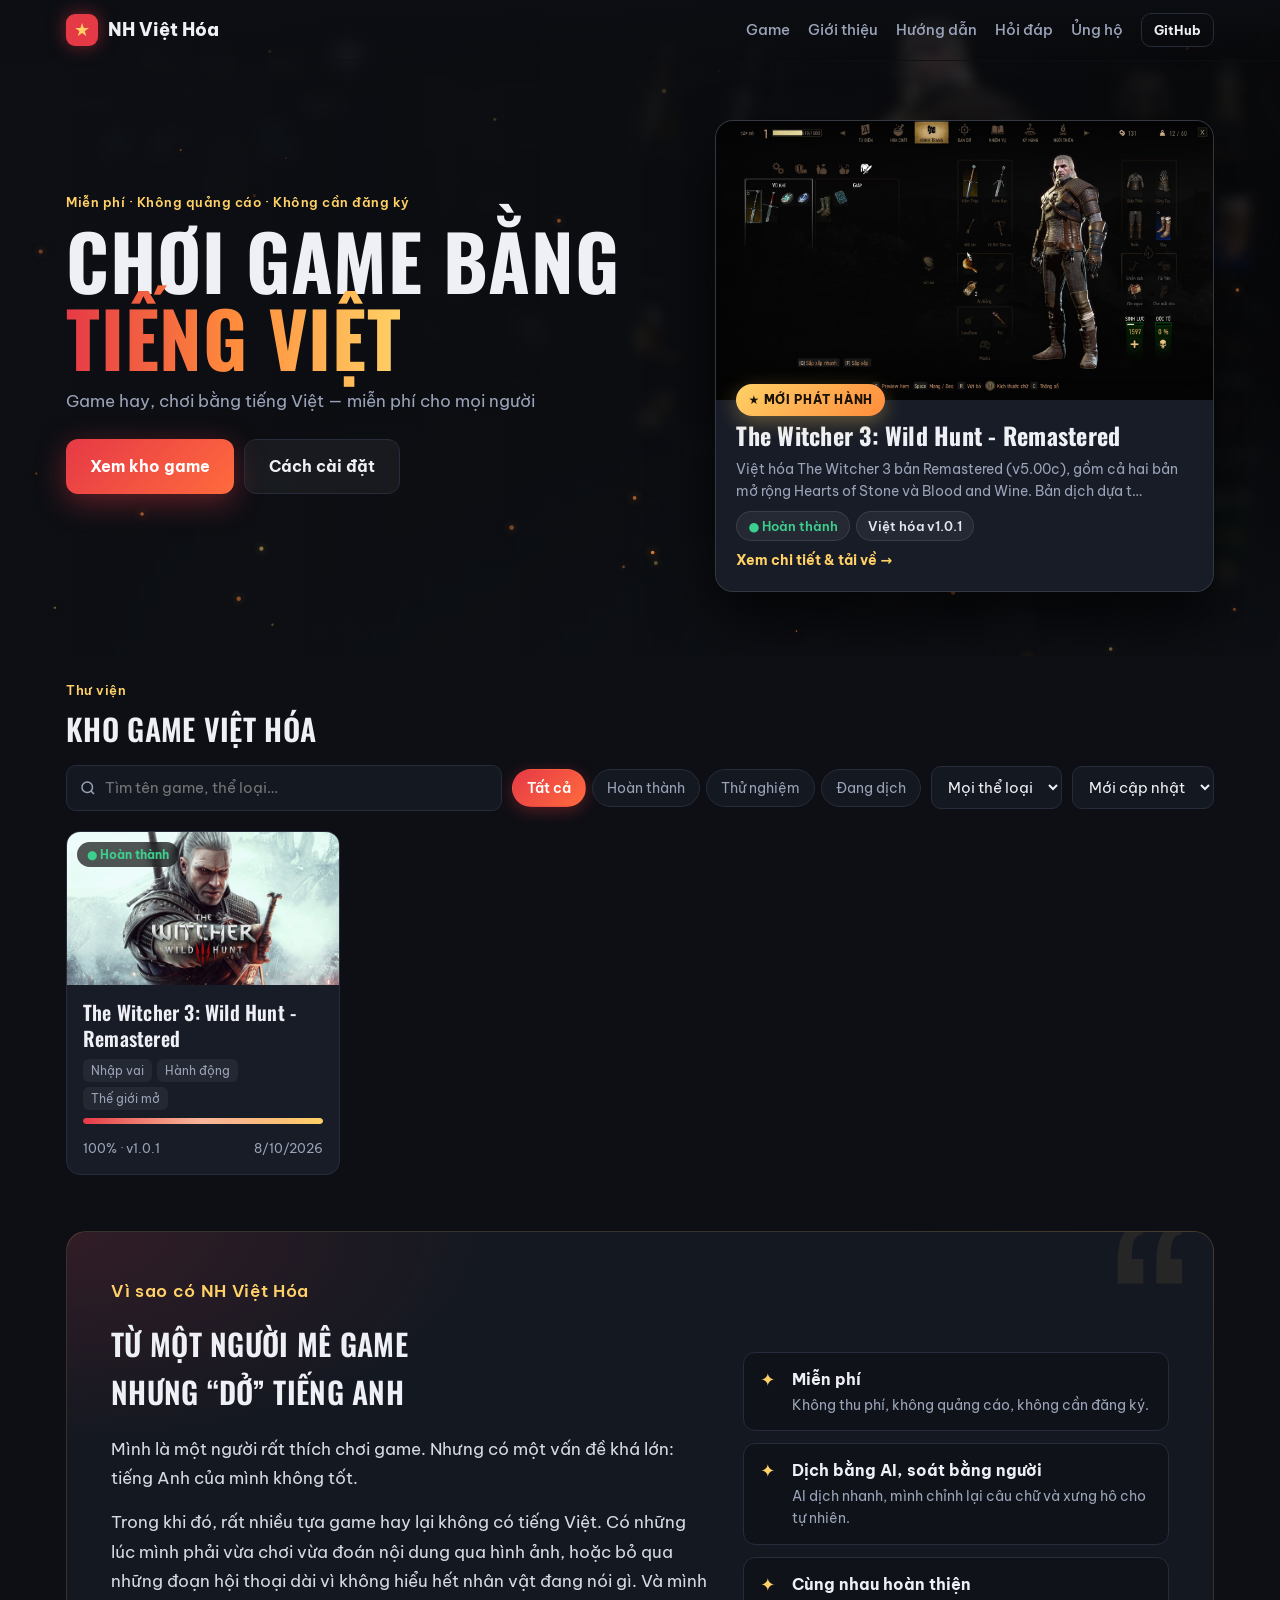
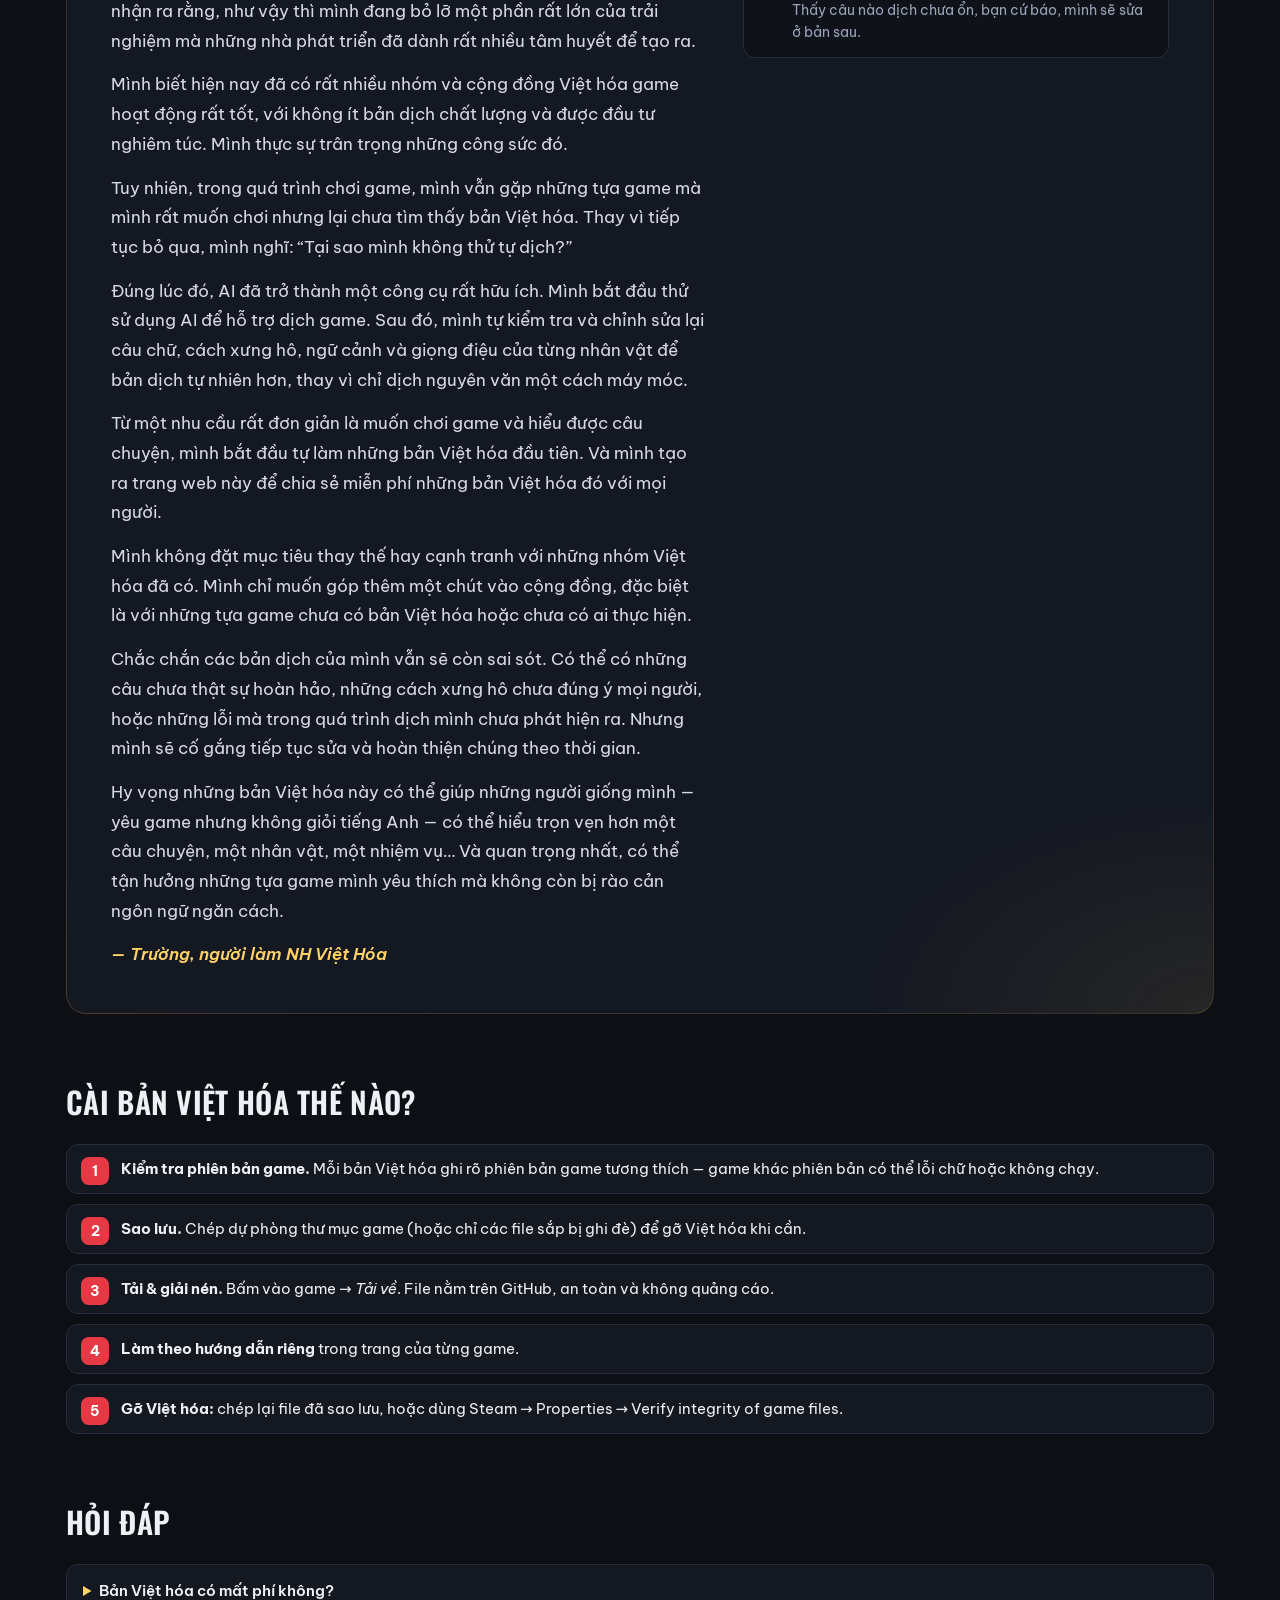
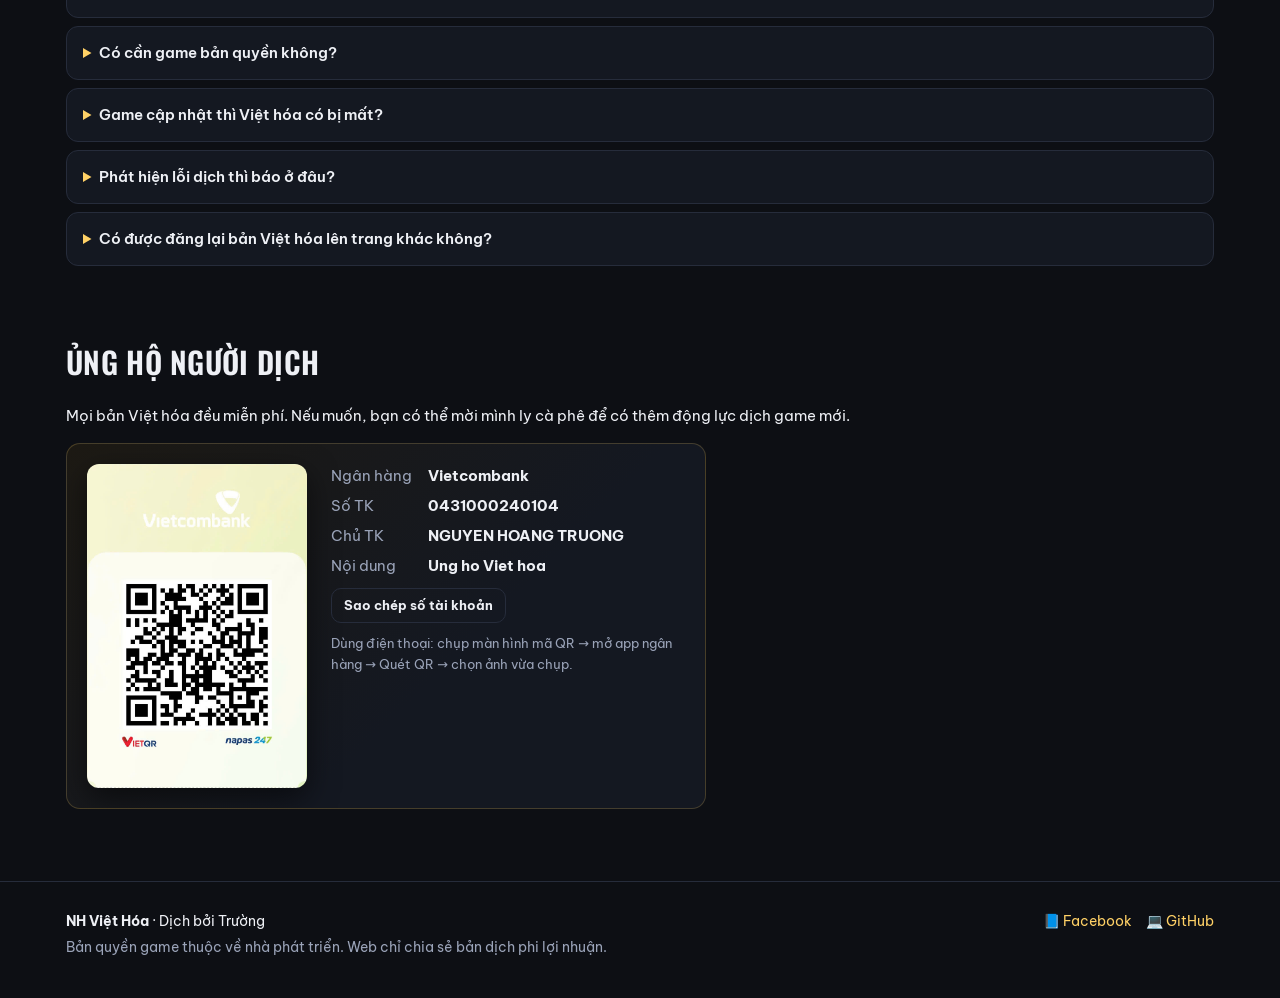
==== index.html @ 7e2fa117 "Sửa bài giới thiệu, thêm icon trước link liên hệ" ====
<!doctype html>
<html lang="vi">
<head>
  <meta charset="utf-8">
  <meta name="viewport" content="width=device-width, initial-scale=1">
  <title>NH Việt Hóa — Game Việt hóa miễn phí</title>
  <meta name="description" content="Tải miễn phí các bản Việt hóa game PC: dịch cốt truyện, giao diện, font có dấu đầy đủ, hướng dẫn cài đặt chi tiết.">
  <link rel="canonical" href="https://nguyenhoangnhviethoa.github.io/">
  <meta property="og:type" content="website">
  <meta property="og:site_name" content="NH Việt Hóa">
  <meta property="og:url" content="https://nguyenhoangnhviethoa.github.io/">
  <meta property="og:title" content="NH Việt Hóa — Game Việt hóa miễn phí">
  <meta property="og:description" content="Tải miễn phí các bản Việt hóa game PC: dịch cốt truyện, giao diện, font có dấu đầy đủ, hướng dẫn cài đặt chi tiết.">
  <meta property="og:image" content="https://nguyenhoangnhviethoa.github.io/assets/og-home.jpg">
  <meta property="og:image:width" content="1200">
  <meta property="og:image:height" content="630">
  <meta property="og:locale" content="vi_VN">
  <meta name="twitter:card" content="summary_large_image">
  <link rel="icon" href="data:image/svg+xml,%3Csvg xmlns='http://www.w3.org/2000/svg' viewBox='0 0 64 64'%3E%3Crect width='64' height='64' rx='14' fill='%23e63946'/%3E%3Cpath d='M32 12l5.9 12.1 13.3 1.9-9.6 9.4 2.3 13.2L32 42.4l-11.9 6.2 2.3-13.2-9.6-9.4 13.3-1.9z' fill='%23ffd166'/%3E%3C/svg%3E">
  <link rel="preconnect" href="https://fonts.googleapis.com">
  <link rel="preconnect" href="https://fonts.gstatic.com" crossorigin>
  <link href="https://fonts.googleapis.com/css2?family=Be+Vietnam+Pro:wght@400;500;600;700;800&family=Oswald:wght@500;600;700&display=swap" rel="stylesheet">
  <link rel="stylesheet" href="style.css">
</head>
<body data-page="home">
  <header class="topbar">
    <div class="wrap topbar-in">
      <a class="brand" href="#">
        <span class="logo" aria-hidden="true">★</span>
        <span class="brand-name" data-site="name">NH Việt Hóa</span>
      </a>
      <button class="nav-toggle" id="navToggle" aria-label="Mở menu" aria-expanded="false" aria-controls="nav">☰</button>
      <nav class="nav nav-menu" id="nav">
        <a href="#games">Game</a>
        <a href="#about">Giới thiệu</a>
        <a href="#guide">Hướng dẫn</a>
        <a href="#faq">Hỏi đáp</a>
        <a href="#donate" id="navDonate" hidden>Ủng hộ</a>
        <a id="navGithub" class="btn btn-ghost btn-sm js-github" target="_blank" rel="noopener" hidden>GitHub</a>
      </nav>
    </div>
  </header>

  <section class="hero">
    <div class="hero-bg" id="heroBg" aria-hidden="true"></div>
    <canvas class="embers" aria-hidden="true"></canvas>
    <div class="wrap hero-grid">
      <div class="hero-text">
        <p class="eyebrow">Miễn phí · Không quảng cáo · Không cần đăng ký</p>
        <h1>Chơi game bằng <span class="hl">tiếng Việt</span></h1>
        <p class="lead" data-site="tagline"></p>
        <div class="hero-cta">
          <a class="btn btn-lg btn-glow" href="#games">Xem kho game</a>
          <a class="btn btn-lg btn-ghost" href="#guide">Cách cài đặt</a>
        </div>
        <div class="stats" id="stats"></div>
      </div>
      <div id="featured"></div>
    </div>
  </section>

  <main class="wrap" id="games">
    <div class="sec-head">
      <p class="eyebrow">Thư viện</p>
      <h2>Kho game Việt hóa</h2>
    </div>
    <div class="sample-note" id="sampleNote" hidden>
      Đang hiển thị <b>dữ liệu mẫu</b>. Sửa file <code>games.js</code> để thay bằng game thật.
    </div>

    <div class="toolbar">
      <div class="search">
        <svg viewBox="0 0 24 24" aria-hidden="true"><circle cx="11" cy="11" r="7"/><path d="M20 20l-4-4"/></svg>
        <input id="q" type="search" placeholder="Tìm tên game, thể loại…" autocomplete="off" aria-label="Tìm game">
      </div>
      <div class="chips" id="statusChips" role="tablist"></div>
      <select id="genre" aria-label="Thể loại"></select>
      <select id="sort" aria-label="Sắp xếp">
        <option value="updated">Mới cập nhật</option>
        <option value="title">Tên A → Z</option>
        <option value="progress">Tiến độ</option>
        <option value="downloads">Lượt tải</option>
      </select>
    </div>

    <div class="grid" id="grid"></div>
    <p class="empty" id="empty" hidden>Không tìm thấy game phù hợp.</p>
  </main>

  <section class="wrap section story" id="about">
    <div class="story-card">
      <div class="story-text">
        <p class="eyebrow">Vì sao có NH Việt Hóa</p>
        <h2>Từ một người mê game nhưng “dở” tiếng Anh</h2>
        <p>Mình là một người rất thích chơi game. Nhưng có một vấn đề khá lớn: tiếng Anh của mình không tốt.</p>
        <p>Trong khi đó, rất nhiều tựa game hay lại không có tiếng Việt. Có những lúc mình phải vừa chơi vừa đoán nội dung qua hình ảnh, hoặc bỏ qua những đoạn hội thoại dài vì không hiểu hết nhân vật đang nói gì. Và mình nhận ra rằng, như vậy thì mình đang bỏ lỡ một phần rất lớn của trải nghiệm mà những nhà phát triển đã dành rất nhiều tâm huyết để tạo ra.</p>
        <p>Mình biết hiện nay đã có rất nhiều nhóm và cộng đồng Việt hóa game hoạt động rất tốt, với không ít bản dịch chất lượng và được đầu tư nghiêm túc. Mình thực sự trân trọng những công sức đó.</p>
        <p>Tuy nhiên, trong quá trình chơi game, mình vẫn gặp những tựa game mà mình rất muốn chơi nhưng lại chưa tìm thấy bản Việt hóa. Thay vì tiếp tục bỏ qua, mình nghĩ: “Tại sao mình không thử tự dịch?”</p>
        <p>Đúng lúc đó, AI đã trở thành một công cụ rất hữu ích. Mình bắt đầu thử sử dụng AI để hỗ trợ dịch game. Sau đó, mình tự kiểm tra và chỉnh sửa lại câu chữ, cách xưng hô, ngữ cảnh và giọng điệu của từng nhân vật để bản dịch tự nhiên hơn, thay vì chỉ dịch nguyên văn một cách máy móc.</p>
        <p>Từ một nhu cầu rất đơn giản là muốn chơi game và hiểu được câu chuyện, mình bắt đầu tự làm những bản Việt hóa đầu tiên. Và mình tạo ra trang web này để chia sẻ miễn phí những bản Việt hóa đó với mọi người.</p>
        <p>Mình không đặt mục tiêu thay thế hay cạnh tranh với những nhóm Việt hóa đã có. Mình chỉ muốn góp thêm một chút vào cộng đồng, đặc biệt là với những tựa game chưa có bản Việt hóa hoặc chưa có ai thực hiện.</p>
        <p>Chắc chắn các bản dịch của mình vẫn sẽ còn sai sót. Có thể có những câu chưa thật sự hoàn hảo, những cách xưng hô chưa đúng ý mọi người, hoặc những lỗi mà trong quá trình dịch mình chưa phát hiện ra. Nhưng mình sẽ cố gắng tiếp tục sửa và hoàn thiện chúng theo thời gian.</p>
        <p>Hy vọng những bản Việt hóa này có thể giúp những người giống mình — yêu game nhưng không giỏi tiếng Anh — có thể hiểu trọn vẹn hơn một câu chuyện, một nhân vật, một nhiệm vụ… Và quan trọng nhất, có thể tận hưởng những tựa game mình yêu thích mà không còn bị rào cản ngôn ngữ ngăn cách.</p>
        <p class="story-sign">— <span data-site="author">Trường</span>, người làm NH Việt Hóa</p>
      </div>
      <ul class="story-points">
        <li><b>Miễn phí</b><span>Không thu phí, không quảng cáo, không cần đăng ký.</span></li>
        <li><b>Dịch bằng AI, soát bằng người</b><span>AI dịch nhanh, mình chỉnh lại câu chữ và xưng hô cho tự nhiên.</span></li>
        <li><b>Cùng nhau hoàn thiện</b><span>Thấy câu nào dịch chưa ổn, bạn cứ báo, mình sẽ sửa ở bản sau.</span></li>
      </ul>
    </div>
  </section>

  <section class="wrap section" id="guide">
    <h2>Cài bản Việt hóa thế nào?</h2>
    <ol class="steps">
      <li><b>Kiểm tra phiên bản game.</b> Mỗi bản Việt hóa ghi rõ phiên bản game tương thích — game khác phiên bản có thể lỗi chữ hoặc không chạy.</li>
      <li><b>Sao lưu.</b> Chép dự phòng thư mục game (hoặc chỉ các file sắp bị ghi đè) để gỡ Việt hóa khi cần.</li>
      <li><b>Tải & giải nén.</b> Bấm vào game → <i>Tải về</i>. File nằm trên GitHub, an toàn và không quảng cáo.</li>
      <li><b>Làm theo hướng dẫn riêng</b> trong trang của từng game.</li>
      <li><b>Gỡ Việt hóa:</b> chép lại file đã sao lưu, hoặc dùng Steam → Properties → Verify integrity of game files.</li>
    </ol>
  </section>

  <section class="wrap section" id="faq">
    <h2>Hỏi đáp</h2>
    <details><summary>Bản Việt hóa có mất phí không?</summary><p>Hoàn toàn miễn phí. Nếu thấy hay, bạn có thể chia sẻ cho bạn bè hoặc ủng hộ tùy tâm.</p></details>
    <details><summary>Có cần game bản quyền không?</summary><p>Bản Việt hóa chỉ là bản dịch, không kèm game. Hãy mua game chính hãng để ủng hộ nhà phát triển.</p></details>
    <details><summary>Game cập nhật thì Việt hóa có bị mất?</summary><p>Thường có. Khi game cập nhật, hãy quay lại web xem đã có bản Việt hóa mới cho phiên bản đó chưa.</p></details>
    <details><summary>Phát hiện lỗi dịch thì báo ở đâu?</summary><p>Nhắn qua Facebook (link ở cuối trang) hoặc mở Issue trên GitHub của game đó — ghi rõ câu sai, chỗ xuất hiện, kèm ảnh chụp nếu có.</p></details>
    <details><summary>Có được đăng lại bản Việt hóa lên trang khác không?</summary><p>Vui lòng dẫn link về trang này thay vì tải lên lại, để mọi người luôn nhận được bản mới nhất.</p></details>
  </section>

  <section class="wrap section donate" id="donate" hidden>
    <h2>Ủng hộ người dịch</h2>
    <p>Mọi bản Việt hóa đều miễn phí. Nếu muốn, bạn có thể mời mình ly cà phê để có thêm động lực dịch game mới.</p>
    <div id="donateBox"></div>
  </section>

  <footer class="footer">
    <div class="wrap footer-in">
      <div>
        <b data-site="name"></b> · Dịch bởi <span data-site="author"></span>
        <p class="muted">Bản quyền game thuộc về nhà phát triển. Web chỉ chia sẻ bản dịch phi lợi nhuận.</p>
      </div>
      <div class="links" id="contactLinks"></div>
    </div>
  </footer>

  <div class="toast" id="toast" role="status"></div>

  <script src="games.js"></script>
  <script src="app.js"></script>
</body>
</html>
---- style.css ----
:root {
  --bg: #0d0f14;
  --bg-2: #141821;
  --card: #181c27;
  --line: #262c3b;
  --text: #eef0f5;
  --muted: #9aa3b8;
  --red: #e63946;
  --gold: #ffd166;
  --green: #3ccf8e;
  --blue: #5aa9ff;
  --radius: 14px;
  color-scheme: dark;
}
* { box-sizing: border-box; }
html { scroll-behavior: smooth; }
body {
  margin: 0; background: var(--bg); color: var(--text);
  font-family: "Be Vietnam Pro", system-ui, -apple-system, "Segoe UI", Roboto, sans-serif;
  font-size: 15px; line-height: 1.6;
}
a { color: var(--gold); text-decoration: none; }
a:hover { text-decoration: underline; }
code { background: #ffffff14; padding: 1px 6px; border-radius: 6px; font-size: .9em; }
.wrap { max-width: 1180px; margin: 0 auto; padding: 0 16px; }
.muted { color: var(--muted); }

/* Top bar */
.topbar { position: sticky; top: 0; z-index: 20; background: #0d0f14d9; backdrop-filter: blur(10px); border-bottom: 1px solid var(--line); }
.topbar-in { display: flex; align-items: center; justify-content: space-between; height: 60px; gap: 12px; }
.brand { display: flex; align-items: center; gap: 10px; color: var(--text); font-weight: 800; font-size: 18px; }
.brand:hover { text-decoration: none; }
.logo { display: grid; place-items: center; width: 32px; height: 32px; border-radius: 9px; background: var(--red); color: var(--gold); font-size: 18px; }
.nav { display: flex; align-items: center; gap: 18px; }
.nav a:not(.btn) { color: var(--muted); font-weight: 500; }
.nav a:not(.btn):hover { color: var(--text); text-decoration: none; }

/* Buttons */
.btn { display: inline-flex; align-items: center; justify-content: center; gap: 8px; border: 0; cursor: pointer;
  font: inherit; font-weight: 700; padding: 11px 18px; border-radius: 10px; background: var(--red); color: #fff; transition: transform .1s, filter .15s; }
.btn:hover { filter: brightness(1.1); text-decoration: none; }
.btn:active { transform: translateY(1px); }
.btn-ghost { background: transparent; color: var(--text); border: 1px solid var(--line); }
.btn-sm { padding: 6px 12px; font-size: 13px; }
.btn[aria-disabled="true"] { opacity: .45; pointer-events: none; }

/* Hero */
.hero { padding: 64px 0 36px; background:
  radial-gradient(700px 300px at 15% 0%, #e639462e, transparent 70%),
  radial-gradient(600px 300px at 90% 10%, #ffd16622, transparent 70%); }
.eyebrow { color: var(--gold); font-weight: 600; font-size: 13px; letter-spacing: .04em; margin: 0 0 8px; }
.hero h1 { font-size: clamp(32px, 6vw, 56px); line-height: 1.1; margin: 0 0 12px; font-weight: 800; }
.hl { background: linear-gradient(90deg, var(--red), var(--gold)); -webkit-background-clip: text; background-clip: text; color: transparent; }
.lead { color: var(--muted); font-size: 17px; max-width: 620px; margin: 0 0 24px; }
.stats { display: flex; flex-wrap: wrap; gap: 12px; }
.stat { background: var(--bg-2); border: 1px solid var(--line); border-radius: 12px; padding: 10px 16px; min-width: 120px; }
.stat b { display: block; font-size: 22px; }
.stat span { color: var(--muted); font-size: 13px; }

/* Toolbar */
.sample-note { margin: 8px 0 16px; padding: 10px 14px; border-radius: 10px; background: #ffd16614; border: 1px dashed #ffd16666; color: var(--gold); font-size: 14px; }
.toolbar { display: flex; flex-wrap: wrap; gap: 10px; align-items: center; margin: 12px 0 20px; }
.search { flex: 1 1 260px; display: flex; align-items: center; gap: 8px; background: var(--bg-2); border: 1px solid var(--line); border-radius: 10px; padding: 0 12px; }
.search svg { width: 18px; height: 18px; fill: none; stroke: var(--muted); stroke-width: 2; flex: none; }
.search input { flex: 1; background: none; border: 0; outline: 0; color: var(--text); font: inherit; padding: 10px 0; min-width: 0; }
.search:focus-within { border-color: var(--gold); }
select { background: var(--bg-2); color: var(--text); border: 1px solid var(--line); border-radius: 10px; padding: 10px 12px; font: inherit; }
.chips { display: flex; gap: 6px; flex-wrap: wrap; }
.chip { background: var(--bg-2); color: var(--muted); border: 1px solid var(--line); border-radius: 999px; padding: 7px 14px; font: inherit; font-size: 14px; cursor: pointer; }
.chip[aria-selected="true"] { background: var(--text); color: var(--bg); border-color: var(--text); font-weight: 600; }

/* Grid & cards */
.grid { display: grid; grid-template-columns: repeat(auto-fill, minmax(260px, 1fr)); gap: 18px; }
.card { background: var(--card); border: 1px solid var(--line); border-radius: var(--radius); overflow: hidden; cursor: pointer;
  display: flex; flex-direction: column; transition: transform .15s, border-color .15s, box-shadow .15s; text-align: left; color: inherit; font: inherit; padding: 0; }
.card:hover, .card:focus-visible { transform: translateY(-3px); border-color: #3a4256; box-shadow: 0 12px 30px #0007; outline: none; }
.cover { position: relative; aspect-ratio: 16/9; background-size: cover; background-position: center; overflow: hidden; }
.cover-art { position: absolute; inset: 0; display: flex; align-items: flex-end; padding: 14px; }
.cover-art::before { content: ""; position: absolute; inset: 0; background:
  repeating-linear-gradient(135deg, #ffffff08 0 2px, transparent 2px 14px); }
.cover-art span { position: relative; font-weight: 800; font-size: 24px; line-height: 1.1; text-shadow: 0 2px 12px #0009; }
.badge { position: absolute; top: 10px; left: 10px; font-size: 12px; font-weight: 700; padding: 3px 10px; border-radius: 999px; background: #000a; backdrop-filter: blur(4px); }
.badge.done { color: var(--green); } .badge.beta { color: var(--blue); } .badge.wip { color: var(--gold); }
.badge.sample { left: auto; right: 10px; color: var(--muted); }
.card-body { padding: 14px 16px 16px; display: flex; flex-direction: column; gap: 8px; flex: 1; }
.card-title { font-size: 17px; font-weight: 700; margin: 0; line-height: 1.3; }
.card-sub { color: var(--muted); font-size: 13px; margin-top: -6px; }
.tags { display: flex; flex-wrap: wrap; gap: 5px; }
.tag { font-size: 12px; color: var(--muted); background: #ffffff0d; padding: 2px 8px; border-radius: 6px; }
.meta { display: flex; justify-content: space-between; color: var(--muted); font-size: 12.5px; margin-top: auto; padding-top: 6px; }
.bar { height: 6px; background: #ffffff12; border-radius: 99px; overflow: hidden; }
.bar i { display: block; height: 100%; background: linear-gradient(90deg, var(--red), var(--gold)); border-radius: 99px; }
.empty { text-align: center; color: var(--muted); padding: 40px 0; }

/* Sections */
.section { padding: 56px 16px 8px; }
.section h2 { font-size: 26px; margin: 0 0 18px; }
.steps { counter-reset: s; list-style: none; padding: 0; display: grid; gap: 10px; margin: 0; }
.steps li { counter-increment: s; position: relative; padding: 12px 14px 12px 54px; background: var(--bg-2); border: 1px solid var(--line); border-radius: 12px; }
.steps li::before { content: counter(s); position: absolute; left: 14px; top: 12px; width: 28px; height: 28px; border-radius: 8px; background: var(--red); color: #fff; font-weight: 700; display: grid; place-items: center; font-size: 14px; }
details { background: var(--bg-2); border: 1px solid var(--line); border-radius: 12px; padding: 0 16px; margin-bottom: 8px; }
summary { cursor: pointer; padding: 14px 0; font-weight: 600; }
details p { margin: 0 0 14px; color: var(--muted); }
.donate-box { display: inline-grid; grid-template-columns: auto auto; gap: 6px 18px; background: var(--bg-2); border: 1px solid var(--line); border-radius: 12px; padding: 16px 20px; }
.donate-box span { color: var(--muted); }

.footer { margin-top: 64px; border-top: 1px solid var(--line); padding: 28px 0 40px; font-size: 14px; }
.footer-in { display: flex; justify-content: space-between; gap: 20px; flex-wrap: wrap; }
.footer p { margin: 4px 0 0; }
.links { display: flex; gap: 14px; flex-wrap: wrap; align-items: flex-start; }

/* Modal */
dialog { width: min(860px, calc(100% - 24px)); max-height: calc(100% - 24px); padding: 0; border: 1px solid var(--line); border-radius: 18px; background: var(--bg-2); color: var(--text); }
dialog::backdrop { background: #000b; backdrop-filter: blur(3px); }
.m-inner { overflow: auto; max-height: calc(100vh - 24px); }
.m-cover { aspect-ratio: 21/8; position: relative; background-size: cover; background-position: center; }
.m-cover::after { content: ""; position: absolute; inset: 0; background: linear-gradient(transparent 30%, var(--bg-2)); }
.m-close { position: absolute; top: 12px; right: 12px; z-index: 2; width: 38px; height: 38px; border-radius: 50%; border: 0; background: #000a; color: #fff; font-size: 20px; cursor: pointer; }
.m-head { padding: 0 24px; margin-top: -40px; position: relative; z-index: 1; }
.m-head h2 { margin: 0; font-size: 28px; line-height: 1.2; }
.m-head .sub { color: var(--muted); }
.m-content { padding: 16px 24px 28px; display: grid; grid-template-columns: 1fr 260px; gap: 24px; }
.m-content h3 { font-size: 16px; margin: 20px 0 8px; }
.m-content h3:first-child { margin-top: 0; }
.info { background: var(--card); border: 1px solid var(--line); border-radius: 12px; padding: 14px; font-size: 14px; display: grid; gap: 8px; align-self: start; }
.info > div:not(.dl):not(.bar) { display: flex; justify-content: space-between; gap: 10px; }
.info span { color: var(--muted); }
.info b { text-align: right; font-weight: 600; }
.dl { display: grid; gap: 8px; margin-top: 4px; }
.dl .btn { width: 100%; }
.dl small { color: var(--muted); text-align: center; }
ul.feat { padding-left: 18px; margin: 0; }
ol.inst { padding-left: 20px; margin: 0; }
ol.inst li, ul.feat li { margin-bottom: 4px; }
.log { border-left: 2px solid var(--line); padding-left: 14px; display: grid; gap: 8px; }
.log b { color: var(--gold); }
.shots { display: grid; grid-template-columns: repeat(auto-fill, minmax(180px, 1fr)); gap: 8px; }
.shots img { width: 100%; border-radius: 8px; display: block; }

.toast { position: fixed; left: 50%; bottom: 24px; transform: translate(-50%, 40px); opacity: 0; background: var(--text); color: var(--bg); padding: 10px 16px; border-radius: 10px; font-weight: 600; transition: .25s; z-index: 100; pointer-events: none; }
.toast.show { opacity: 1; transform: translate(-50%, 0); }

/* Nút mở menu trên điện thoại (ẩn trên máy tính) */
.nav-toggle { display: none; border: 1px solid var(--line); background: var(--bg-2); color: var(--text); width: 40px; height: 40px; border-radius: 10px; font-size: 20px; line-height: 1; cursor: pointer; }
@media (max-width: 720px) {
  .nav-toggle { display: grid; place-items: center; }
  .nav-menu { position: absolute; top: 60px; left: 0; right: 0; flex-direction: column; align-items: stretch; gap: 0; padding: 8px 12px 12px;
    background: #0d0f14f5; border-bottom: 1px solid var(--line); backdrop-filter: blur(10px); display: none; }
  .nav-menu.open { display: flex; }
  .nav-menu a:not(.btn) { display: block; padding: 12px 8px; border-bottom: 1px solid var(--line); font-size: 16px; }
  .nav-menu a:not(.btn)::after { display: none; }
  .nav-menu .btn { margin-top: 10px; justify-content: center; }
  .nav:not(.nav-menu) a:not(.btn):not(.back) { display: none; }
  .topbar-in { position: relative; }
  .hero { padding: 40px 0 24px; }
  .m-content { grid-template-columns: 1fr; padding: 12px 16px 24px; }
  .m-head { padding: 0 16px; }
  .info { order: -1; }
  .toolbar select { flex: 1; }
}

/* ===== Thẻ game là link mở tab mới ===== */
a.card, a.card:hover { text-decoration: none; color: inherit; }

/* ===== Trang chi tiết game (game.html) ===== */
.nav .back { color: var(--muted); font-weight: 500; }
.g-hero { position: relative; background-size: cover; background-position: center 30%; min-height: clamp(340px, 52vh, 560px); display: flex; align-items: flex-end; }
.g-hero::before { content: ""; position: absolute; inset: 0;
  background: linear-gradient(180deg, #0d0f1433 0%, #0d0f1499 45%, var(--bg) 100%), linear-gradient(90deg, #0d0f14cc 0%, transparent 70%); }
.g-hero-in { position: relative; display: flex; align-items: flex-end; gap: 28px; padding-top: 80px; padding-bottom: 28px; width: 100%; }
.g-thumb { flex: none; width: min(320px, 32vw); border-radius: 12px; box-shadow: 0 20px 50px #000a; border: 1px solid #ffffff1f; }
.g-head { min-width: 0; display: grid; gap: 12px; }
.g-head h1 { margin: 0; font-size: clamp(28px, 4.6vw, 52px); line-height: 1.1; font-weight: 800; text-wrap: balance; text-shadow: 0 2px 20px #000c; }
.g-sub { margin: -4px 0 0; color: #d6dae4; font-size: 18px; }
.g-badges { display: flex; flex-wrap: wrap; gap: 6px; }
.pill { font-size: 12.5px; font-weight: 600; padding: 4px 11px; border-radius: 999px; background: #000000a6; color: #e3e6ee; backdrop-filter: blur(4px); border: 1px solid #ffffff1a; }
.pill.done { color: var(--green); } .pill.beta { color: var(--blue); } .pill.wip { color: var(--gold); }
.g-cta { display: flex; flex-wrap: wrap; gap: 10px; margin-top: 4px; }
.btn-lg { padding: 14px 24px; font-size: 16px; border-radius: 12px; }
.g-cta .btn-ghost { background: #00000066; backdrop-filter: blur(4px); }

.g-body { display: grid; grid-template-columns: minmax(0, 1fr) 320px; gap: 40px; padding-top: 32px; }
.g-main { min-width: 0; display: grid; grid-template-columns: minmax(0, 1fr); gap: 40px; align-content: start; }
.g-sec h2 { font-size: 22px; margin: 0 0 14px; }
.g-desc { font-size: 17px; line-height: 1.75; max-width: 72ch; margin: 0; color: #d9dce5; }
.g-feat { list-style: none; padding: 0; margin: 0; display: grid; grid-template-columns: repeat(auto-fill, minmax(min(260px, 100%), 1fr)); gap: 8px; }
.g-feat li { background: var(--bg-2); border: 1px solid var(--line); border-radius: 10px; padding: 10px 14px 10px 38px; position: relative; }
.g-feat li::before { content: "✓"; position: absolute; left: 14px; top: 10px; color: var(--green); font-weight: 800; }

.g-shots { display: grid; grid-template-columns: repeat(2, minmax(0, 1fr)); gap: 12px; }
.shot { padding: 0; border: 1px solid var(--line); border-radius: 12px; overflow: hidden; cursor: zoom-in; background: #000; display: block; }
.shot img { width: 100%; height: auto; display: block; aspect-ratio: 16 / 9; object-fit: cover; transition: transform .3s; }
.shot:hover img { transform: scale(1.02); }
.small { font-size: 13px; margin: 8px 0 0; }
.g-notes { white-space: pre-line; background: var(--bg-2); border: 1px solid var(--line); border-radius: 12px; padding: 16px; color: #d0d4de; }

.g-side { min-width: 0; }
.g-side .info { padding: 18px; gap: 10px; }
.info .row { display: flex; justify-content: space-between; gap: 10px; }
.st-done { color: var(--green); } .st-beta { color: var(--blue); } .st-wip { color: var(--gold); }
.notfound { padding: 80px 16px; display: grid; gap: 12px; justify-items: start; }

/* Xem ảnh cỡ lớn */
.lightbox { position: fixed; inset: 0; z-index: 200; background: #000000f2; }
.lb-stage { position: absolute; inset: 0; display: grid; place-items: center; padding: 56px 72px; }
.lb-stage img { max-width: 100%; max-height: 100%; object-fit: contain; border-radius: 6px; box-shadow: 0 10px 60px #000; }
.lb-btn { position: absolute; border: 0; background: #ffffff1a; color: #fff; cursor: pointer; border-radius: 50%; width: 48px; height: 48px; font-size: 28px; line-height: 1; display: grid; place-items: center; }
.lb-btn:hover { background: #ffffff33; }
.lb-close { top: 14px; right: 14px; }
.lb-prev { left: 14px; top: 50%; transform: translateY(-50%); }
.lb-next { right: 14px; top: 50%; transform: translateY(-50%); }
.lb-count { position: absolute; bottom: 16px; left: 50%; transform: translateX(-50%); color: #cfd3dc; font-size: 14px; }

@media (max-width: 900px) {
  .g-body { grid-template-columns: minmax(0, 1fr); }
  /* Trên điện thoại: khối thông tin + nút tải lên đầu, còn khối ủng hộ xuống cuối trang */
  .g-side { display: contents; }
  .g-side .info { order: -1; position: static; }
  .g-side .donate-card { order: 1; max-width: none; }
  .g-thumb { display: none; }
  .g-shots { grid-template-columns: minmax(0, 1fr); }
  .lb-stage { padding: 56px 8px; }
  .lb-prev, .lb-next { top: auto; bottom: 8px; transform: none; }
}

.g-side .dl .btn { display: block; text-align: center; overflow-wrap: anywhere; line-height: 1.4; }

[hidden] { display: none !important; }
@media (max-width: 720px) { .nav a.back { display: inline; } }

/* Ghi chú cài đặt + kiểm tra an toàn */
.notes { margin-top: 14px; display: grid; gap: 8px; color: #d0d4de; font-size: 15px; }
.notes p { margin: 0; padding-left: 14px; border-left: 2px solid var(--gold); }
.checks { margin-top: 12px; }
.checks .row { flex-wrap: wrap; }
.checks .hash { font-family: ui-monospace, Consolas, monospace; font-size: 12.5px; font-weight: 500; overflow-wrap: anywhere; user-select: all; }
.g-side .dl small { overflow-wrap: anywhere; }

/* ===== Ủng hộ / QR ===== */
.donate-card { display: flex; gap: 24px; align-items: flex-start; flex-wrap: wrap; background: var(--bg-2); border: 1px solid var(--line); border-radius: 14px; padding: 20px; max-width: 640px; }
.donate-qr { width: 220px; max-width: 100%; aspect-ratio: 1; object-fit: contain; background: #fff; padding: 10px; border-radius: 12px; flex: none; }
.donate-info { flex: 1 1 220px; min-width: 0; display: grid; gap: 10px; align-content: start; }
.donate-rows { display: grid; grid-template-columns: auto minmax(0, 1fr); gap: 6px 16px; }
.donate-rows span { color: var(--muted); }
.donate-rows b { overflow-wrap: anywhere; }
.donate-info p { margin: 0; }
.donate-info .btn { justify-self: start; }
.donate-title { font-size: 16px; }
.donate-card.compact { flex-direction: column; align-items: stretch; gap: 14px; margin-top: 16px; padding: 18px; }
.donate-card.compact .donate-qr { width: 100%; max-width: 240px; align-self: center; }
.donate-card.compact .donate-info .btn { justify-self: stretch; }
.donate-card.compact .donate-rows { font-size: 14px; }

/* =========================================================
   GIAO DIỆN SINH ĐỘNG (ghi đè các phần ở trên)
   ========================================================= */
:root { --display: "Oswald", "Be Vietnam Pro", system-ui, sans-serif; --ember: #ff8c3c; }
body { background:
  radial-gradient(900px 500px at 85% -10%, #e639461a, transparent 60%),
  radial-gradient(700px 400px at -10% 30%, #ffd1660d, transparent 60%),
  var(--bg); background-attachment: fixed; }

/* Thanh trên: trong suốt khi ở đầu trang, đặc lại khi cuộn */
.topbar { transition: background .3s, border-color .3s; }
.topbar:not(.scrolled) { background: linear-gradient(#0d0f14cc, transparent); border-bottom-color: transparent; backdrop-filter: none; }
body[data-page="home"] .topbar, body[data-page="game"] .topbar { position: fixed; left: 0; right: 0; top: 0; }
.logo { box-shadow: 0 0 18px #e6394680; animation: logoPulse 3.5s ease-in-out infinite; }
@keyframes logoPulse { 50% { box-shadow: 0 0 28px #ffd16699; } }
.nav a:not(.btn) { position: relative; }
.nav a:not(.btn)::after { content: ""; position: absolute; left: 0; right: 0; bottom: -4px; height: 2px; background: var(--gold); transform: scaleX(0); transition: transform .25s; }
.nav a:not(.btn):hover::after { transform: scaleX(1); }

/* Tiêu đề kiểu poster game */
h1, h2, .card-title, .feat h3, .g-head h1 { font-family: var(--display); letter-spacing: .01em; }
.hero h1 { font-weight: 700; text-transform: uppercase; font-size: clamp(38px, 6.4vw, 76px); line-height: 1.02; }
.section h2, .sec-head h2, .g-sec h2 { font-weight: 600; text-transform: uppercase; font-size: clamp(22px, 3vw, 30px); }

/* ---------- Hero trang chủ ---------- */
.hero { position: relative; overflow: hidden; padding: 120px 0 64px; background: none; isolation: isolate; }
.hero-bg { position: absolute; inset: -40px; background-size: cover; background-position: center; filter: blur(6px) saturate(1.2) brightness(.45); transform: scale(1.08); z-index: -2; animation: kenburns 28s ease-in-out infinite alternate; }
.hero::after { content: ""; position: absolute; inset: 0; z-index: -1; background:
  linear-gradient(90deg, var(--bg) 0%, #0d0f14d9 40%, #0d0f1466 100%), linear-gradient(transparent 60%, var(--bg)); }
@keyframes kenburns { from { transform: scale(1.08) translate(0, 0); } to { transform: scale(1.18) translate(-2%, -2%); } }
canvas.embers { position: absolute; inset: 0; width: 100%; height: 100%; pointer-events: none; z-index: 0; }
.hero-grid { position: relative; z-index: 1; display: grid; grid-template-columns: minmax(0, 1.1fr) minmax(0, .9fr); gap: 40px; align-items: center; }
.hero-text { min-width: 0; }
.hl { background: linear-gradient(90deg, var(--red), var(--ember), var(--gold), var(--ember), var(--red)); background-size: 200% auto; -webkit-background-clip: text; background-clip: text; color: transparent; animation: shine 6s linear infinite; }
@keyframes shine { to { background-position: 200% center; } }
.hero-cta { display: flex; flex-wrap: wrap; gap: 10px; margin: 0 0 26px; }
.btn-glow { background: linear-gradient(135deg, var(--red), #ff6b3d); box-shadow: 0 8px 30px #e6394666; }
.btn-glow:hover { box-shadow: 0 10px 40px #ff6b3d99; transform: translateY(-2px); }
.hero .btn-ghost { background: #ffffff0d; backdrop-filter: blur(4px); }
.stat { background: #141821b3; backdrop-filter: blur(6px); transition: transform .2s, border-color .2s; }
.stat:hover { transform: translateY(-3px); border-color: #ffd16655; }
.stat b { font-family: var(--display); font-size: 28px; color: var(--gold); font-variant-numeric: tabular-nums; }

/* Thẻ game nổi bật */
.feat { display: block; position: relative; border-radius: 18px; overflow: hidden; color: var(--text); border: 1px solid #ffffff1f; box-shadow: 0 30px 60px #000a; transform: perspective(1000px) rotateY(-6deg); transition: transform .5s, box-shadow .5s; background: var(--card); }
.feat:hover { transform: perspective(1000px) rotateY(0) translateY(-4px); text-decoration: none; box-shadow: 0 30px 70px #e6394640; }
.feat-img { aspect-ratio: 16 / 9; background-size: cover; background-position: center; transition: transform .8s; }
.feat:hover .feat-img { transform: scale(1.05); }
.feat-body { position: relative; padding: 16px 20px 20px; display: grid; gap: 8px; background: linear-gradient(#181c27f2, #181c27); }
.feat-tag { position: absolute; top: -16px; left: 20px; background: linear-gradient(135deg, var(--gold), var(--ember)); color: #1a1205; font-weight: 800; font-size: 12px; letter-spacing: .06em; text-transform: uppercase; padding: 6px 12px; border-radius: 999px; box-shadow: 0 6px 20px #ffd16655; }
.feat h3 { margin: 6px 0 0; font-size: 24px; line-height: 1.15; }
.feat p { margin: 0; color: var(--muted); font-size: 14px; }
.feat-meta { display: flex; flex-wrap: wrap; gap: 6px; }
.feat .pill { background: #ffffff0f; }
.feat-go { color: var(--gold); font-weight: 700; font-size: 14px; }
.feat:hover .feat-go { letter-spacing: .02em; }

.sec-head { margin: 24px 0 4px; }
.sec-head h2 { margin: 0; }
.sec-head .eyebrow, .section .eyebrow { margin-bottom: 4px; }

/* ---------- Thẻ game ---------- */
.card { position: relative; transition: transform .35s cubic-bezier(.2,.8,.2,1), box-shadow .35s, border-color .35s; }
.card::before { content: ""; position: absolute; inset: -1px; border-radius: inherit; padding: 1px; background: linear-gradient(135deg, var(--red), var(--gold), transparent 60%); -webkit-mask: linear-gradient(#000 0 0) content-box, linear-gradient(#000 0 0); -webkit-mask-composite: xor; mask-composite: exclude; opacity: 0; transition: opacity .35s; pointer-events: none; z-index: 2; }
.card:hover, .card:focus-visible { transform: translateY(-6px); box-shadow: 0 20px 40px #000a, 0 0 30px #e6394630; }
.card:hover::before, .card:focus-visible::before { opacity: 1; }
.cover { transition: background-size .6s; }
.card .cover::after { content: ""; position: absolute; inset: 0; background: linear-gradient(105deg, transparent 40%, #ffffff2e 50%, transparent 60%); transform: translateX(-100%); transition: transform .8s; }
.card:hover .cover::after { transform: translateX(100%); }
.card .cover { background-size: 100%; }
.card:hover .cover { background-size: 110%; }
.card-title { font-size: 20px; font-weight: 600; }
.bar i { position: relative; overflow: hidden; }
.bar i::after { content: ""; position: absolute; inset: 0; background: linear-gradient(90deg, transparent, #ffffff66, transparent); animation: barShine 2.4s infinite; }
@keyframes barShine { from { transform: translateX(-100%); } to { transform: translateX(100%); } }

.chip { transition: background .2s, color .2s, transform .15s; }
.chip:hover { transform: translateY(-1px); color: var(--text); }
.chip[aria-selected="true"] { background: linear-gradient(135deg, var(--red), #ff6b3d); color: #fff; border-color: transparent; box-shadow: 0 4px 16px #e6394655; }

/* ---------- Các mục dưới ---------- */
.steps li { transition: transform .2s, border-color .2s; }
.steps li:hover { transform: translateX(4px); border-color: #e6394655; }
details { transition: border-color .2s; }
details[open] { border-color: #ffd16644; }
details summary::marker { color: var(--gold); }

/* Hiện dần khi cuộn tới */
.reveal { opacity: 0; transform: translateY(24px); transition: opacity .7s ease, transform .7s ease; }
.reveal.in { opacity: 1; transform: none; }
.card.reveal.in:hover { transform: translateY(-6px); }

/* ---------- Trang game ---------- */
.g-hero { overflow: hidden; isolation: isolate; background: none; min-height: clamp(380px, 60vh, 620px); }
.g-hero-bg { position: absolute; inset: 0; background-size: cover; background-position: center 30%; z-index: -2; animation: kenburns 30s ease-in-out infinite alternate; }
.g-hero::before { z-index: -1; }
.g-hero-in { z-index: 1; padding-top: 110px; }
.g-head h1 { text-transform: uppercase; font-weight: 700; letter-spacing: .01em; }
.g-thumb { transition: transform .4s; }
.g-thumb:hover { transform: rotate(-1.5deg) scale(1.03); }
.g-cta .btn:not(.btn-ghost) { background: linear-gradient(135deg, var(--red), #ff6b3d); animation: ctaPulse 2.6s ease-in-out infinite; }
@keyframes ctaPulse { 0%, 100% { box-shadow: 0 8px 26px #e6394666; } 50% { box-shadow: 0 8px 40px #ff8c3caa, 0 0 0 6px #e639461f; } }
.g-feat li { transition: transform .2s, border-color .2s, background .2s; }
.g-feat li:hover { transform: translateY(-2px); border-color: #3ccf8e55; background: #3ccf8e0d; }
.shot { position: relative; transition: transform .3s, box-shadow .3s, border-color .3s; }
.shot:hover { transform: translateY(-4px); box-shadow: 0 16px 34px #000b; border-color: #ffd16666; }
.shot::after { content: "⤢"; position: absolute; right: 10px; bottom: 10px; width: 34px; height: 34px; border-radius: 50%; background: #000a; color: #fff; display: grid; place-items: center; font-size: 18px; opacity: 0; transition: opacity .25s; }
.shot:hover::after { opacity: 1; }
.lightbox { animation: lbIn .25s ease; }
.lightbox img { animation: lbZoom .3s cubic-bezier(.2,.8,.2,1); }
@keyframes lbIn { from { opacity: 0; } }
@keyframes lbZoom { from { transform: scale(.94); opacity: 0; } }
.info { box-shadow: 0 16px 40px #0006; }

/* ---------- Ủng hộ ---------- */
.donate-qr { aspect-ratio: auto; height: auto; padding: 0; background: none; box-shadow: 0 10px 30px #0008; transition: transform .3s; }
.donate-qr:hover { transform: scale(1.03); }
.donate-card { position: relative; overflow: hidden; border-color: #ffd16633; background: linear-gradient(135deg, #1d1a14, var(--bg-2) 60%); }
.donate-title { color: var(--gold); }

/* ---------- Điện thoại ---------- */
@media (max-width: 900px) {
  .hero { padding: 96px 0 40px; }
  .hero-grid { grid-template-columns: minmax(0, 1fr); }
  .feat { transform: none; }
}

@media (prefers-reduced-motion: reduce) {
  *, *::before, *::after { animation: none !important; transition: none !important; }
  .reveal { opacity: 1; transform: none; }
}

/* ===== Câu chuyện / Giới thiệu ===== */
.story-card { position: relative; display: grid; grid-template-columns: minmax(0, 1.4fr) minmax(0, 1fr); gap: 36px; align-items: start;
  padding: clamp(24px, 4vw, 44px); border-radius: 20px; border: 1px solid #ffd16626; overflow: hidden;
  background: radial-gradient(600px 300px at 0% 0%, #e6394624, transparent 70%), radial-gradient(500px 300px at 100% 100%, #ffd16614, transparent 70%), var(--bg-2); }
.story-card::before { content: "“"; position: absolute; top: -30px; right: 24px; font-family: var(--display); font-size: 220px; line-height: 1; color: #ffd16614; pointer-events: none; }
.story-text { min-width: 0; display: grid; gap: 14px; }
.story-text h2 { margin: 0 0 4px; text-wrap: balance; }
.story-text p { margin: 0; max-width: 64ch; color: #d6dae3; font-size: 16.5px; line-height: 1.8; }
.story-text .eyebrow { margin: 0; color: var(--gold); }
.story-sign { color: var(--gold) !important; font-weight: 600; font-style: italic; }
.story-points { list-style: none; margin: 0; padding: 0; display: grid; gap: 12px; position: sticky; top: 76px; }
.story-points li { display: grid; gap: 2px; padding: 14px 16px 14px 48px; position: relative; background: #0d0f1499; border: 1px solid var(--line); border-radius: 12px; transition: transform .2s, border-color .2s; }
.story-points li:hover { transform: translateX(4px); border-color: #ffd16655; }
.story-points li::before { content: "✦"; position: absolute; left: 16px; top: 13px; color: var(--gold); font-size: 18px; }
.story-points b { font-size: 15.5px; }
.story-points span { color: var(--muted); font-size: 14px; }
@media (max-width: 900px) { .story-card { grid-template-columns: minmax(0, 1fr); } }
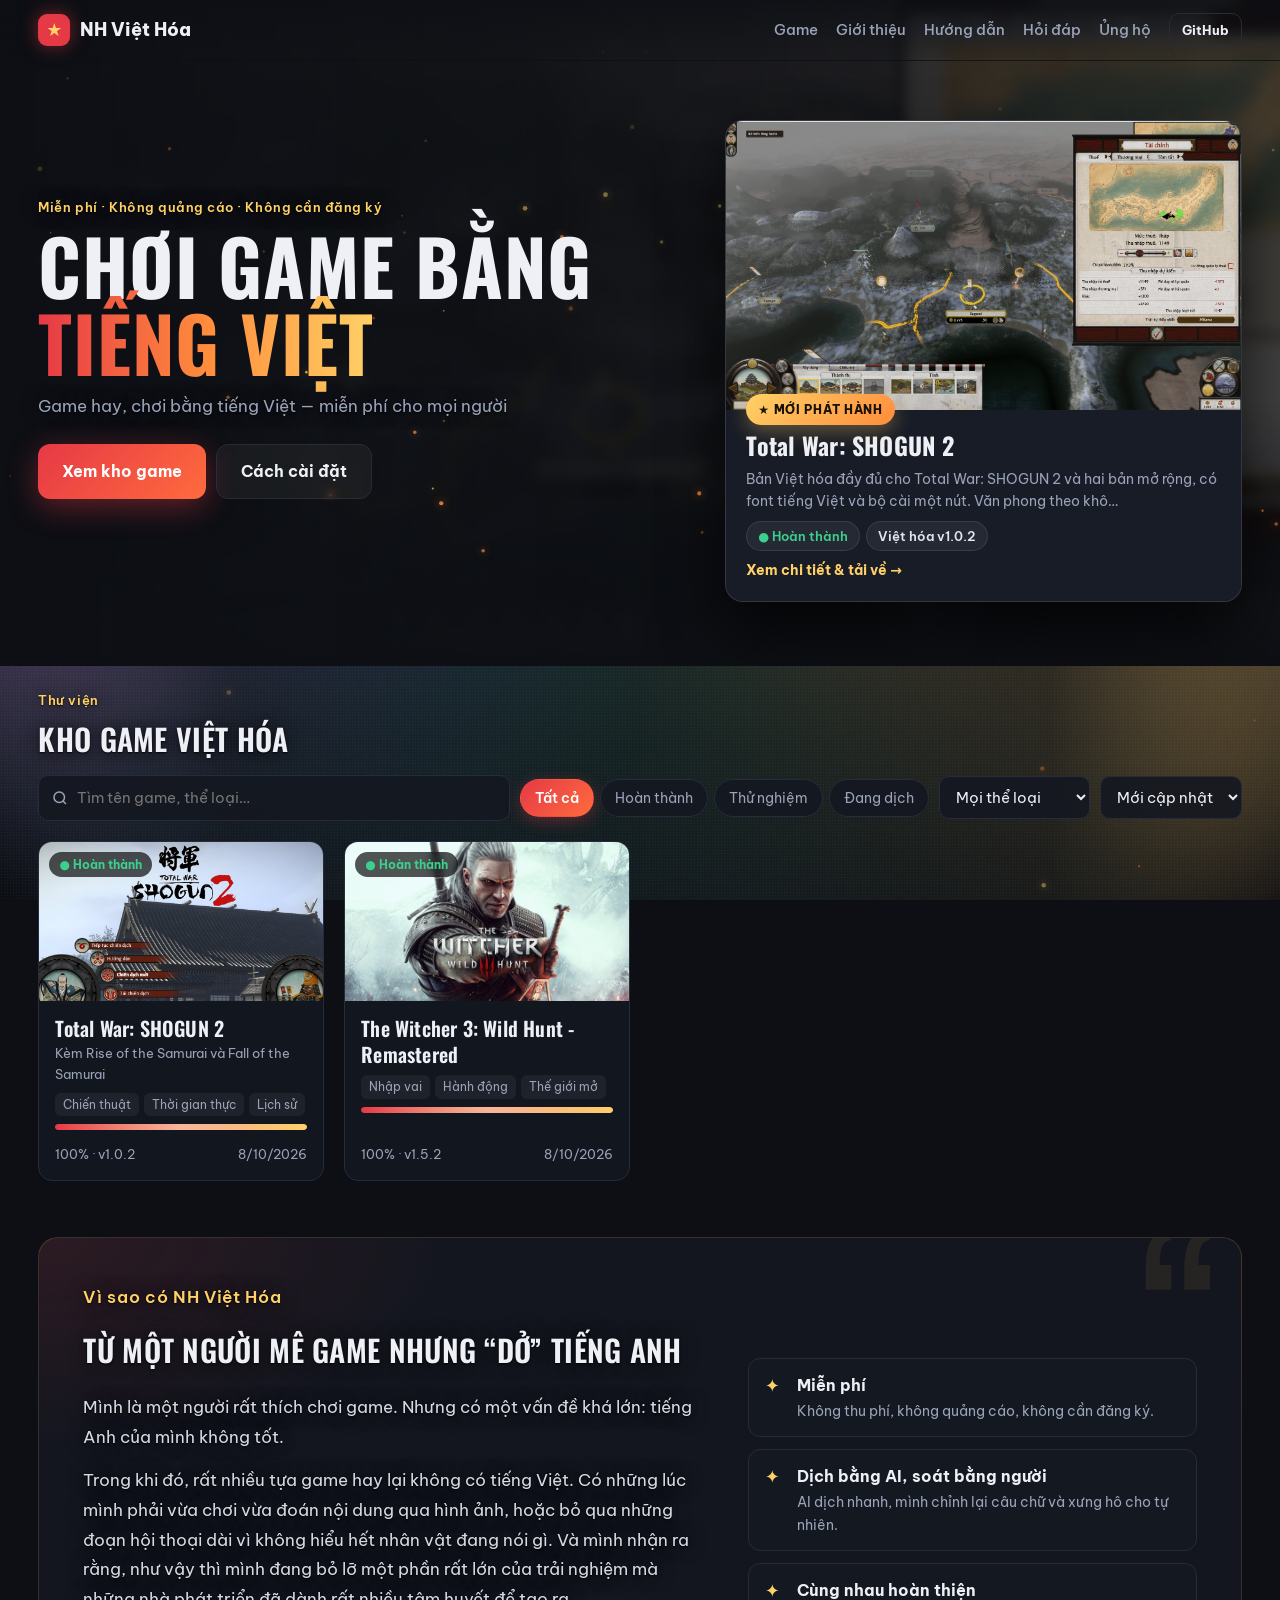
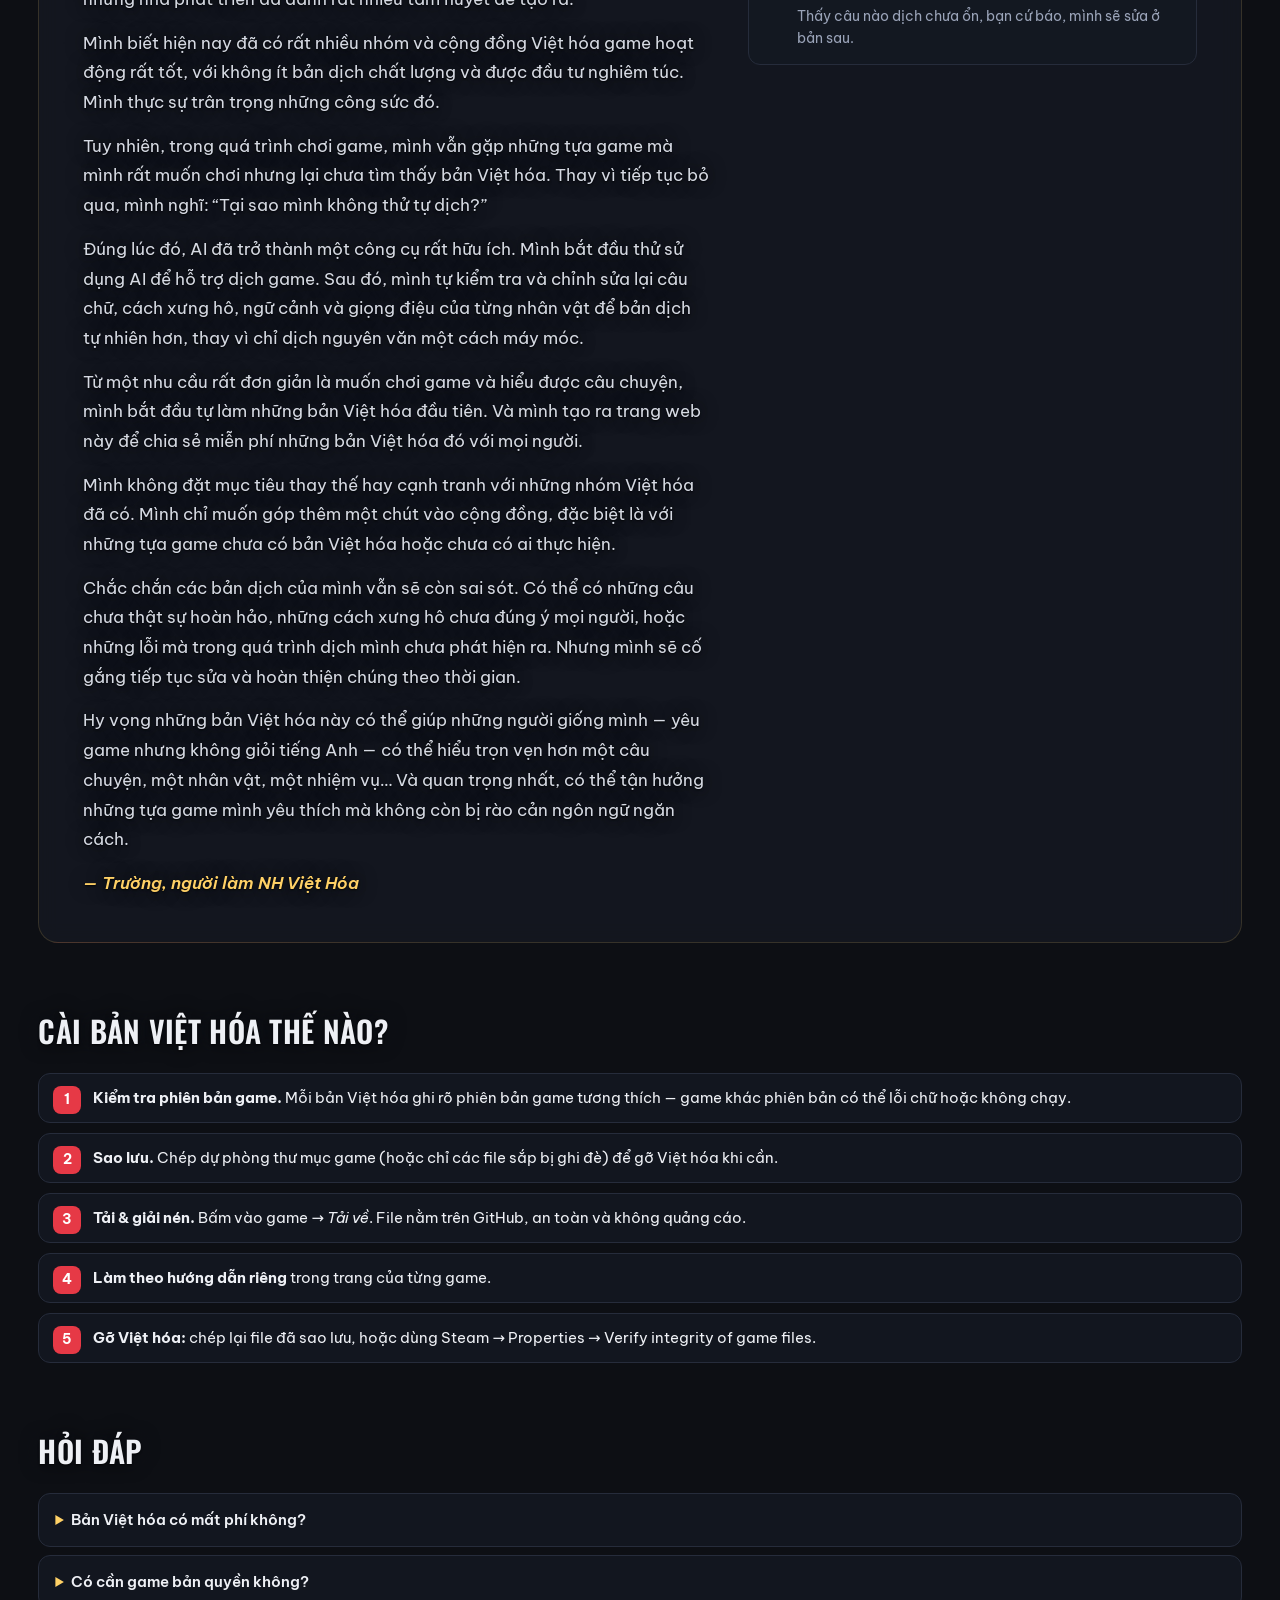
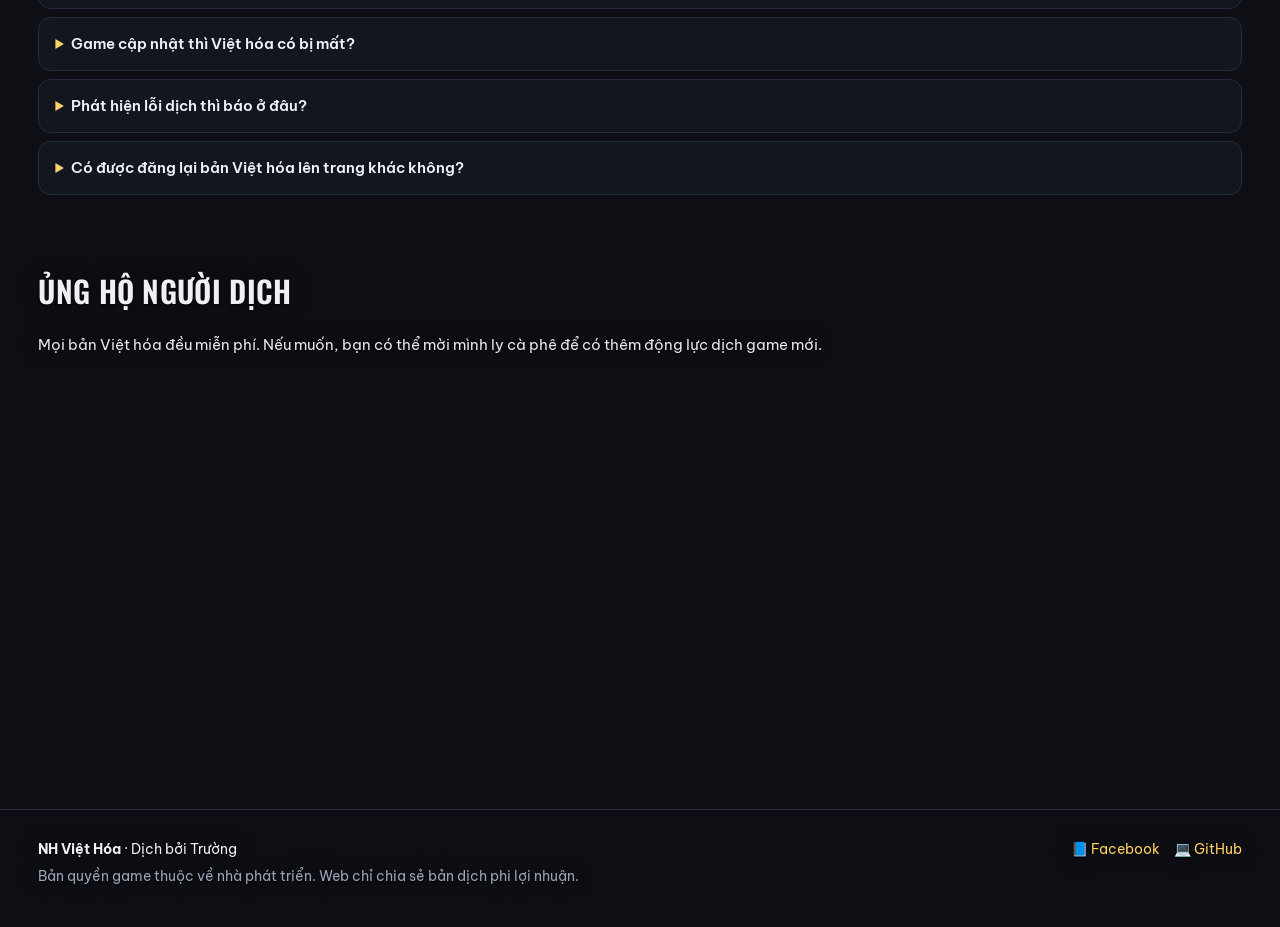
==== commit aabdb912: "Chong luu tam: gan ?v=<ma noi dung> cho games.js/app.js/style.css" ====
--- a/index.html
+++ b/index.html
@@ -20,7 +20,7 @@
   <link rel="preconnect" href="https://fonts.googleapis.com">
   <link rel="preconnect" href="https://fonts.gstatic.com" crossorigin>
   <link href="https://fonts.googleapis.com/css2?family=Be+Vietnam+Pro:wght@400;500;600;700;800&family=Oswald:wght@500;600;700&display=swap" rel="stylesheet">
-  <link rel="stylesheet" href="style.css">
+  <link rel="stylesheet" href="style.css?v=92d34cbc">
 </head>
 <body data-page="home">
   <header class="topbar">
@@ -149,7 +149,7 @@
 
   <div class="toast" id="toast" role="status"></div>
 
-  <script src="games.js"></script>
-  <script src="app.js"></script>
+  <script src="games.js?v=56dd1634"></script>
+  <script src="app.js?v=404871c6"></script>
 </body>
 </html>
--- a/style.css
+++ b/style.css
@@ -400,3 +400,206 @@
 .story-points b { font-size: 15.5px; }
 .story-points span { color: var(--muted); font-size: 14px; }
 @media (max-width: 900px) { .story-card { grid-template-columns: minmax(0, 1fr); } }
+
+/* =========================================================
+   BỐ CỤC RỘNG — tận dụng màn hình lớn, bớt xuống dòng
+   ========================================================= */
+.wrap { max-width: 1480px; padding-left: clamp(16px, 3vw, 40px); padding-right: clamp(16px, 3vw, 40px); }
+@media (min-width: 1800px) { .wrap { max-width: 1640px; } }
+
+/* Trang game: cột thông tin rộng hơn, nội dung chính chia nhiều cột hơn */
+.g-body { grid-template-columns: minmax(0, 1fr) 380px; gap: 48px; }
+@media (min-width: 1800px) { .g-body { grid-template-columns: minmax(0, 1fr) 420px; } }
+.g-desc { max-width: 95ch; }
+.g-feat { grid-template-columns: repeat(auto-fill, minmax(min(300px, 100%), 1fr)); }
+.g-shots { grid-template-columns: repeat(auto-fill, minmax(min(420px, 100%), 1fr)); }
+
+/* Bảng thông tin: nhãn không bị bẻ dòng; giá trị dài thì xuống dòng gọn bên dưới nhãn */
+.info .row span { white-space: nowrap; flex: none; }
+.info .row b { min-width: 0; text-align: right; }
+.info .row.long { flex-direction: column; gap: 2px; }
+.info .row.long b { text-align: left; }
+
+/* Trang chủ: lưới game nhiều cột hơn, phần đầu cân đối */
+.grid { grid-template-columns: repeat(auto-fill, minmax(280px, 1fr)); gap: 20px; }
+.hero-grid { gap: 56px; }
+
+@media (max-width: 900px) {
+  .g-body { grid-template-columns: minmax(0, 1fr); gap: 32px; }
+}
+
+/* =========================================================
+   NỀN ĐỘNG TOÀN TRANG + HIỆU ỨNG RÊ CHUỘT
+   ========================================================= */
+.bg-fx { position: fixed; inset: 0; z-index: -1; pointer-events: none; overflow: hidden; }
+.bg-fx .orb { position: absolute; border-radius: 50%; filter: blur(90px); opacity: .55; will-change: transform; }
+.bg-fx .o1 { width: 46vw; height: 46vw; left: -12vw; top: 30vh; background: radial-gradient(circle, #e6394655, transparent 70%); animation: orb1 26s ease-in-out infinite alternate; }
+.bg-fx .o2 { width: 40vw; height: 40vw; right: -10vw; top: 55vh; background: radial-gradient(circle, #ffb34744, transparent 70%); animation: orb2 32s ease-in-out infinite alternate; }
+.bg-fx .o3 { width: 34vw; height: 34vw; left: 35vw; top: 85vh; background: radial-gradient(circle, #7b5cff33, transparent 70%); animation: orb3 38s ease-in-out infinite alternate; }
+.bg-fx .o4 { width: 28vw; height: 28vw; right: 25vw; top: -8vh; background: radial-gradient(circle, #ff6b3d33, transparent 70%); animation: orb2 30s ease-in-out infinite alternate-reverse; }
+@keyframes orb1 { to { transform: translate(18vw, -30vh) scale(1.15); } }
+@keyframes orb2 { to { transform: translate(-16vw, -38vh) scale(.9); } }
+@keyframes orb3 { to { transform: translate(-22vw, -60vh) scale(1.2); } }
+.bg-fx canvas.embers.page { position: absolute; inset: 0; width: 100%; height: 100%; opacity: .7; }
+/* lớp hạt li ti cho nền đỡ phẳng */
+.bg-fx::after { content: ""; position: absolute; inset: 0; opacity: .05;
+  background-image: radial-gradient(#fff 1px, transparent 1px); background-size: 3px 3px; }
+
+/* Ánh sáng theo con trỏ */
+.card, .info, .story-card, .g-feat li, .feat, .donate-card, .steps li, .story-points li, .stat, details { --mx: 50%; --my: 50%; }
+.info, .g-feat li, .donate-card, .steps li, .story-points li, .stat, details, .story-card { position: relative; }
+.card::after, .info::after, .g-feat li::after, .donate-card::after, .steps li::after, .story-points li::after, .stat::after, details::after, .story-card::after {
+  content: ""; position: absolute; inset: 0; border-radius: inherit; pointer-events: none; opacity: 0; transition: opacity .3s;
+  background: radial-gradient(260px circle at var(--mx) var(--my), #ffd1661c, transparent 70%); }
+.card:hover::after, .info:hover::after, .g-feat li:hover::after, .donate-card:hover::after, .steps li:hover::after,
+.story-points li:hover::after, .stat:hover::after, details:hover::after, .story-card:hover::after { opacity: 1; }
+
+/* Nút: vệt sáng lướt + nảy nhẹ */
+.btn { position: relative; overflow: hidden; isolation: isolate; transition: transform .2s, box-shadow .25s, filter .2s, background .25s, border-color .25s; }
+.btn::before { content: ""; position: absolute; inset: 0; z-index: -1; background: linear-gradient(110deg, transparent 30%, #ffffff40 50%, transparent 70%); transform: translateX(-120%); transition: transform .6s; }
+.btn:hover::before { transform: translateX(120%); }
+.btn:hover { transform: translateY(-2px); }
+.btn:active { transform: translateY(0) scale(.98); }
+.btn-ghost:hover { border-color: #ffd16688; box-shadow: 0 0 0 3px #ffd16614, 0 8px 22px #0007; background: #ffd1660f; }
+.btn:not(.btn-ghost):hover { box-shadow: 0 10px 30px #e6394680; }
+
+/* Logo xoay nhẹ */
+.brand .logo { transition: transform .5s cubic-bezier(.3,1.6,.5,1); }
+.brand:hover .logo { transform: rotate(-14deg) scale(1.12); }
+.brand .brand-name { transition: color .25s, text-shadow .25s; }
+.brand:hover .brand-name { color: var(--gold); text-shadow: 0 0 18px #ffd16655; }
+
+/* Thẻ nhãn, pill, chip */
+.tag, .pill { transition: transform .2s, background .2s, color .2s, border-color .2s; }
+.card:hover .tag { background: #ffd16618; color: #f1e2b8; }
+.pill:hover, .tag:hover { transform: translateY(-2px); background: #ffd1661f; color: var(--gold); }
+
+/* Biểu tượng trong các ô */
+.g-feat li::before, .steps li::before, .story-points li::before { transition: transform .35s cubic-bezier(.3,1.6,.5,1), box-shadow .3s, color .3s; }
+.g-feat li:hover::before { transform: scale(1.45) rotate(-10deg); color: #6dffb5; text-shadow: 0 0 12px #3ccf8e; }
+.steps li:hover::before { transform: scale(1.15) rotate(-8deg); box-shadow: 0 0 18px #e63946aa; }
+.story-points li:hover::before { transform: rotate(180deg) scale(1.3); text-shadow: 0 0 14px var(--gold); }
+details summary { transition: color .2s, padding-left .25s; }
+details summary:hover { color: var(--gold); padding-left: 6px; }
+
+/* Thẻ thống kê, dòng thông tin */
+.stat b { transition: transform .3s, text-shadow .3s; display: inline-block; }
+.stat:hover b { transform: scale(1.12); text-shadow: 0 0 20px #ffd16688; }
+.info .row { transition: background .2s, padding .2s; border-radius: 6px; }
+.info .row:hover { background: #ffffff08; padding-left: 6px; padding-right: 6px; }
+
+/* Link chân trang & menu */
+.footer a, .links a { transition: color .2s, text-shadow .2s; }
+.footer a:hover, .links a:hover { color: #fff; text-shadow: 0 0 12px #ffd16699; text-decoration: none; }
+
+/* Ảnh: tối nhẹ các ảnh khác khi rê vào một ảnh */
+.g-shots:hover .shot:not(:hover) img { filter: brightness(.6) saturate(.8); }
+.shot img { transition: transform .4s, filter .3s; }
+.lb-btn { transition: transform .2s, background .2s; }
+.lb-btn:hover { transform: scale(1.12); }
+.lb-prev:hover, .lb-next:hover { transform: translateY(-50%) scale(1.12); }
+
+@media (hover: none) { .bg-fx .orb { opacity: .4; } }
+@media (prefers-reduced-motion: reduce) { .bg-fx .orb { animation: none; } .bg-fx canvas { display: none; } }
+
+/* =========================================================
+   4 KIỂU NỀN — chọn ở SITE.background trong games.js
+   ========================================================= */
+.bg-fx { background: var(--bg); }
+.bg-fx::after { z-index: 3; }
+.bg-fx canvas.embers.page { z-index: 4; }
+
+/* 1) Ảnh game: ảnh trong game đổi dần, phóng chậm, phủ tối */
+.bg-slides { position: absolute; inset: -4%; }
+.bg-slide { position: absolute; inset: 0; background-size: cover; background-position: center; opacity: 0; transform: scale(1.04);
+  filter: saturate(1.15) blur(2px); transition: opacity 2.4s ease; }
+.bg-slide.on { opacity: 1; animation: slideZoom 18s ease-out forwards; }
+@keyframes slideZoom { from { transform: scale(1.04) translate(0, 0); } to { transform: scale(1.16) translate(-1.5%, -1%); } }
+.bg-shade { position: absolute; inset: 0; z-index: 2; background:
+  radial-gradient(120% 90% at 50% 40%, #0d0f1499 0%, #0d0f14d9 60%, #0d0f14f2 100%),
+  linear-gradient(180deg, #0d0f14cc, #0d0f1466 30%, #0d0f14b3 100%); }
+
+/* 2) Núi sương: trời hoàng hôn, mặt trời đỏ, núi nhiều lớp, sương trôi */
+.mode-nui .sky { position: absolute; inset: 0; background: linear-gradient(180deg, #120f22 0%, #2b1835 38%, #5a2338 62%, #8a3b2e 78%, #1a1426 100%); }
+.mode-nui .sun { position: absolute; left: 62%; top: 34%; width: 28vmin; height: 28vmin; border-radius: 50%;
+  background: radial-gradient(circle, #ff6a3d 0%, #e63946 55%, #e6394600 72%); box-shadow: 0 0 140px 40px #e6394655; animation: sunBreath 8s ease-in-out infinite; }
+@keyframes sunBreath { 50% { box-shadow: 0 0 190px 70px #ff6a3d55; transform: scale(1.04); } }
+.mode-nui .mtn { position: absolute; left: 0; bottom: 0; width: 100%; height: 100%; }
+.mode-nui .mtn .m { transition: transform .1s linear; }
+.mode-nui .fog { position: absolute; left: -50%; width: 200%; height: 30%; opacity: .5; filter: blur(30px);
+  background: repeating-radial-gradient(ellipse 22% 60% at 20% 50%, #c9b8d855, transparent 70%); }
+.mode-nui .f1 { bottom: 26%; animation: fog 60s linear infinite; }
+.mode-nui .f2 { bottom: 12%; opacity: .4; animation: fog 85s linear infinite reverse; }
+.mode-nui .f3 { bottom: -6%; opacity: .6; animation: fog 45s linear infinite; }
+@keyframes fog { to { transform: translateX(25%); } }
+.mode-nui::before { content: ""; position: absolute; inset: 0; z-index: 2; background: linear-gradient(180deg, #0d0f1499, #0d0f1440 40%, #0d0f14a6); }
+
+/* 3) Lưới neon: mặt trời neon, lưới phối cảnh chạy về phía trước, vạch quét */
+.mode-neon .neon-sky { position: absolute; inset: 0; background: linear-gradient(180deg, #0b0718 0%, #1c0b33 45%, #3a0d3f 60%, #0b0718 61%); }
+.mode-neon .neon-sun { position: absolute; left: 50%; top: 22%; width: 34vmin; height: 34vmin; transform: translateX(-50%); border-radius: 50%;
+  background: linear-gradient(180deg, #ffd166 0%, #ff6b3d 45%, #e63946 75%);
+  -webkit-mask: repeating-linear-gradient(180deg, #000 0 14px, transparent 14px 20px); mask: repeating-linear-gradient(180deg, #000 0 14px, transparent 14px 20px);
+  box-shadow: 0 0 120px #ff6b3d88; filter: drop-shadow(0 0 40px #ff3d7f); opacity: .9; }
+.mode-neon .neon-grid { position: absolute; left: -50%; right: -50%; bottom: -10%; height: 60%; transform: perspective(380px) rotateX(62deg); transform-origin: top;
+  background-image: linear-gradient(#ff3d7fcc 2px, transparent 2px), linear-gradient(90deg, #ff3d7fcc 2px, transparent 2px);
+  background-size: 70px 70px; animation: gridRun 2.2s linear infinite;
+  -webkit-mask: linear-gradient(180deg, transparent, #000 35%); mask: linear-gradient(180deg, transparent, #000 35%);
+  filter: drop-shadow(0 0 6px #ff3d7f); }
+@keyframes gridRun { to { background-position: 0 70px; } }
+.mode-neon .scan { position: absolute; inset: 0; z-index: 2; background: repeating-linear-gradient(180deg, #ffffff08 0 1px, transparent 1px 4px), linear-gradient(180deg, #0d0f1466, #0d0f14b3); }
+
+/* 4) Cực quang: dải sáng màu uốn lượn mạnh */
+.mode-cucquang .orb { opacity: .9; filter: blur(70px); }
+.mode-cucquang .aurora { position: absolute; inset: -20%; opacity: .55; mix-blend-mode: screen; filter: blur(60px);
+  background: conic-gradient(from 0deg at 50% 50%, #e63946, #ff8c3c, #ffd166, #3ccf8e, #5aa9ff, #7b5cff, #e63946);
+  animation: auroraSpin 40s linear infinite; -webkit-mask: radial-gradient(closest-side, #000 30%, transparent); mask: radial-gradient(closest-side, #000 30%, transparent); }
+@keyframes auroraSpin { to { transform: rotate(360deg); } }
+.mode-cucquang::before { content: ""; position: absolute; inset: 0; z-index: 2; background: #0d0f1480; }
+.bg-fx:not(.mode-cucquang) .orb { display: none; }
+
+/* Nội dung nổi trên nền: các ô hơi trong để thấy nền phía sau */
+.card, .info, .g-feat li, .steps li, details, .story-card, .donate-card, .stat, .search, select, .chip { backdrop-filter: blur(8px); }
+.card, .g-feat li, .steps li, details, .info { background-color: #181c27d9; }
+
+/* Bảng chọn nền (chỉ hiện khi link có ?nen) */
+.bg-picker { position: fixed; left: 16px; bottom: 16px; z-index: 300; display: grid; gap: 6px; padding: 12px; border-radius: 14px;
+  background: #0d0f14e6; border: 1px solid #ffd16655; box-shadow: 0 12px 40px #000c; backdrop-filter: blur(10px); font-size: 14px; }
+.bg-picker b { color: var(--gold); }
+.bg-picker button { font: inherit; color: var(--text); background: #ffffff0d; border: 1px solid var(--line); border-radius: 8px; padding: 7px 12px; cursor: pointer; text-align: left; }
+.bg-picker button[aria-pressed="true"] { background: linear-gradient(135deg, var(--red), #ff6b3d); border-color: transparent; }
+.bg-picker small { color: var(--muted); font-size: 11.5px; }
+@media (prefers-reduced-motion: reduce) { .bg-slide.on, .mode-nui .fog, .neon-grid, .aurora { animation: none !important; } }
+
+/* --- tăng độ đậm cho 4 kiểu nền --- */
+.bg-slide { filter: saturate(1.25); }
+.bg-shade { background:
+  radial-gradient(110% 80% at 50% 45%, #0d0f1459 0%, #0d0f14a6 65%, #0d0f14e0 100%),
+  linear-gradient(180deg, #0d0f1499, transparent 35%, #0d0f1480 100%); }
+.mode-nui::before { background: linear-gradient(180deg, #0d0f1466, transparent 45%, #0d0f1440); }
+.mode-nui .m0 { fill: #4a3466; } .mode-nui .m1 { fill: #36264f; } .mode-nui .m2 { fill: #231a38; } .mode-nui .m3 { fill: #130f22; }
+.mode-nui .fog { opacity: .75; }
+.mode-neon .scan { background: repeating-linear-gradient(180deg, #ffffff0a 0 1px, transparent 1px 4px), linear-gradient(180deg, #0d0f1433, #0d0f1466); }
+.mode-neon .neon-grid { height: 70%; }
+.mode-cucquang::before { background: #0d0f1426; }
+.mode-cucquang .aurora { opacity: .8; }
+/* các khối lớn trong suốt hơn để nhìn thấy nền */
+.story-card { background: radial-gradient(600px 300px at 0% 0%, #e6394624, transparent 70%), #141821b8 !important; backdrop-filter: blur(10px); }
+.card, .g-feat li, .steps li, details, .info, .donate-card, .story-points li { background-color: #141821bf !important; }
+
+/* =========================================================
+   CỰC QUANG — giữ màu ở hai bên, làm dịu vùng giữa để chữ dễ đọc
+   ========================================================= */
+.mode-cucquang .aurora { opacity: .7; filter: blur(80px) saturate(.9); }
+.mode-cucquang::before { background:
+  linear-gradient(90deg, transparent 0%, #0d0f14b3 18%, #0d0f14cc 50%, #0d0f14b3 82%, transparent 100%); }
+@media (max-width: 900px) { .mode-cucquang::before { background: #0d0f14bf; } }
+
+/* Các khối có chữ: nền đặc hơn một chút */
+.card, .g-feat li, .steps li, details, .info, .donate-card, .story-points li { background-color: #141821e0 !important; }
+.story-card { background: radial-gradient(600px 300px at 0% 0%, #e639461f, transparent 70%), #141821e6 !important; }
+.search, select, .chip:not([aria-selected="true"]) { background-color: #141821e6; }
+
+/* Chữ nằm trực tiếp trên nền: thêm bóng mờ để tách khỏi màu phía sau */
+.sec-head h2, .section h2, .g-sec h2, .eyebrow, .lead, .g-desc, .section > p, .muted, .g-sec > p, .small,
+.story-text p, .g-head h1, .g-sub, .footer { text-shadow: 0 1px 2px #000c, 0 0 18px #0d0f14; }
+.g-desc, .section > p { color: #e6e8ee; }
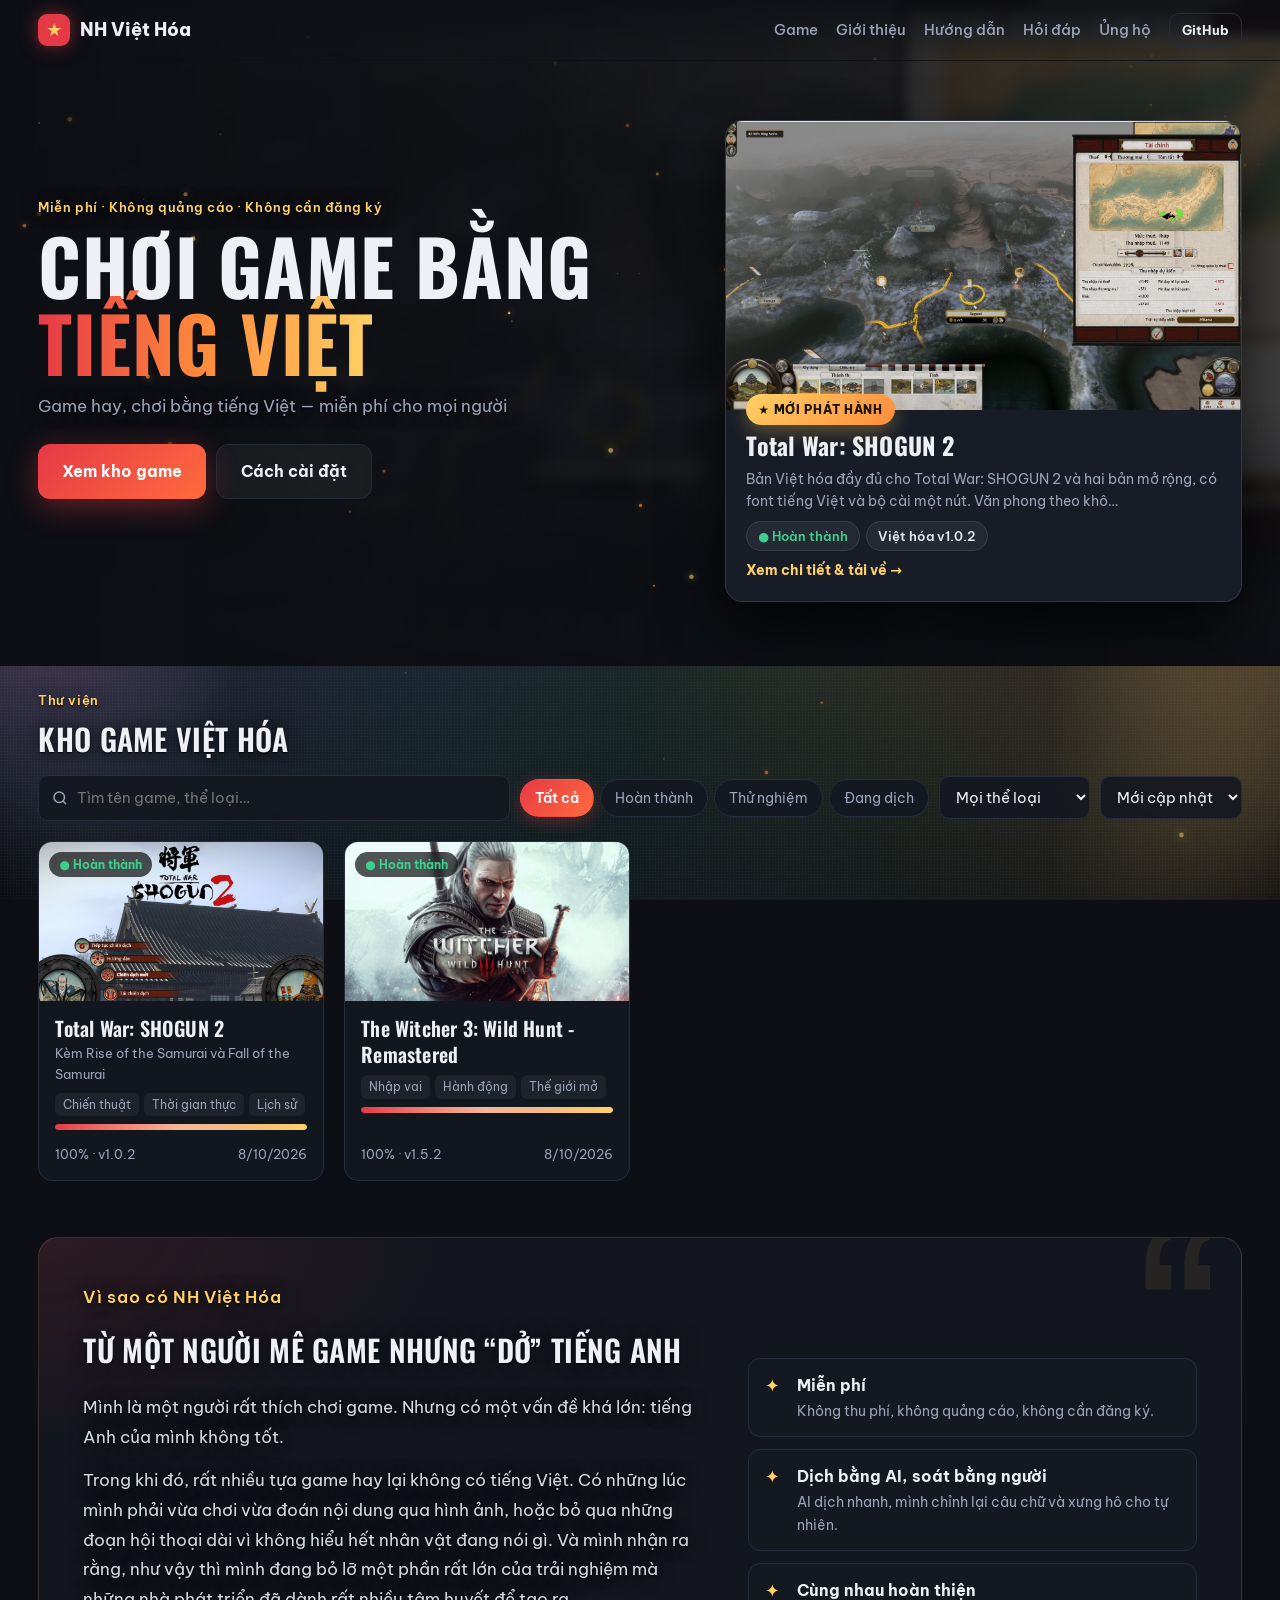
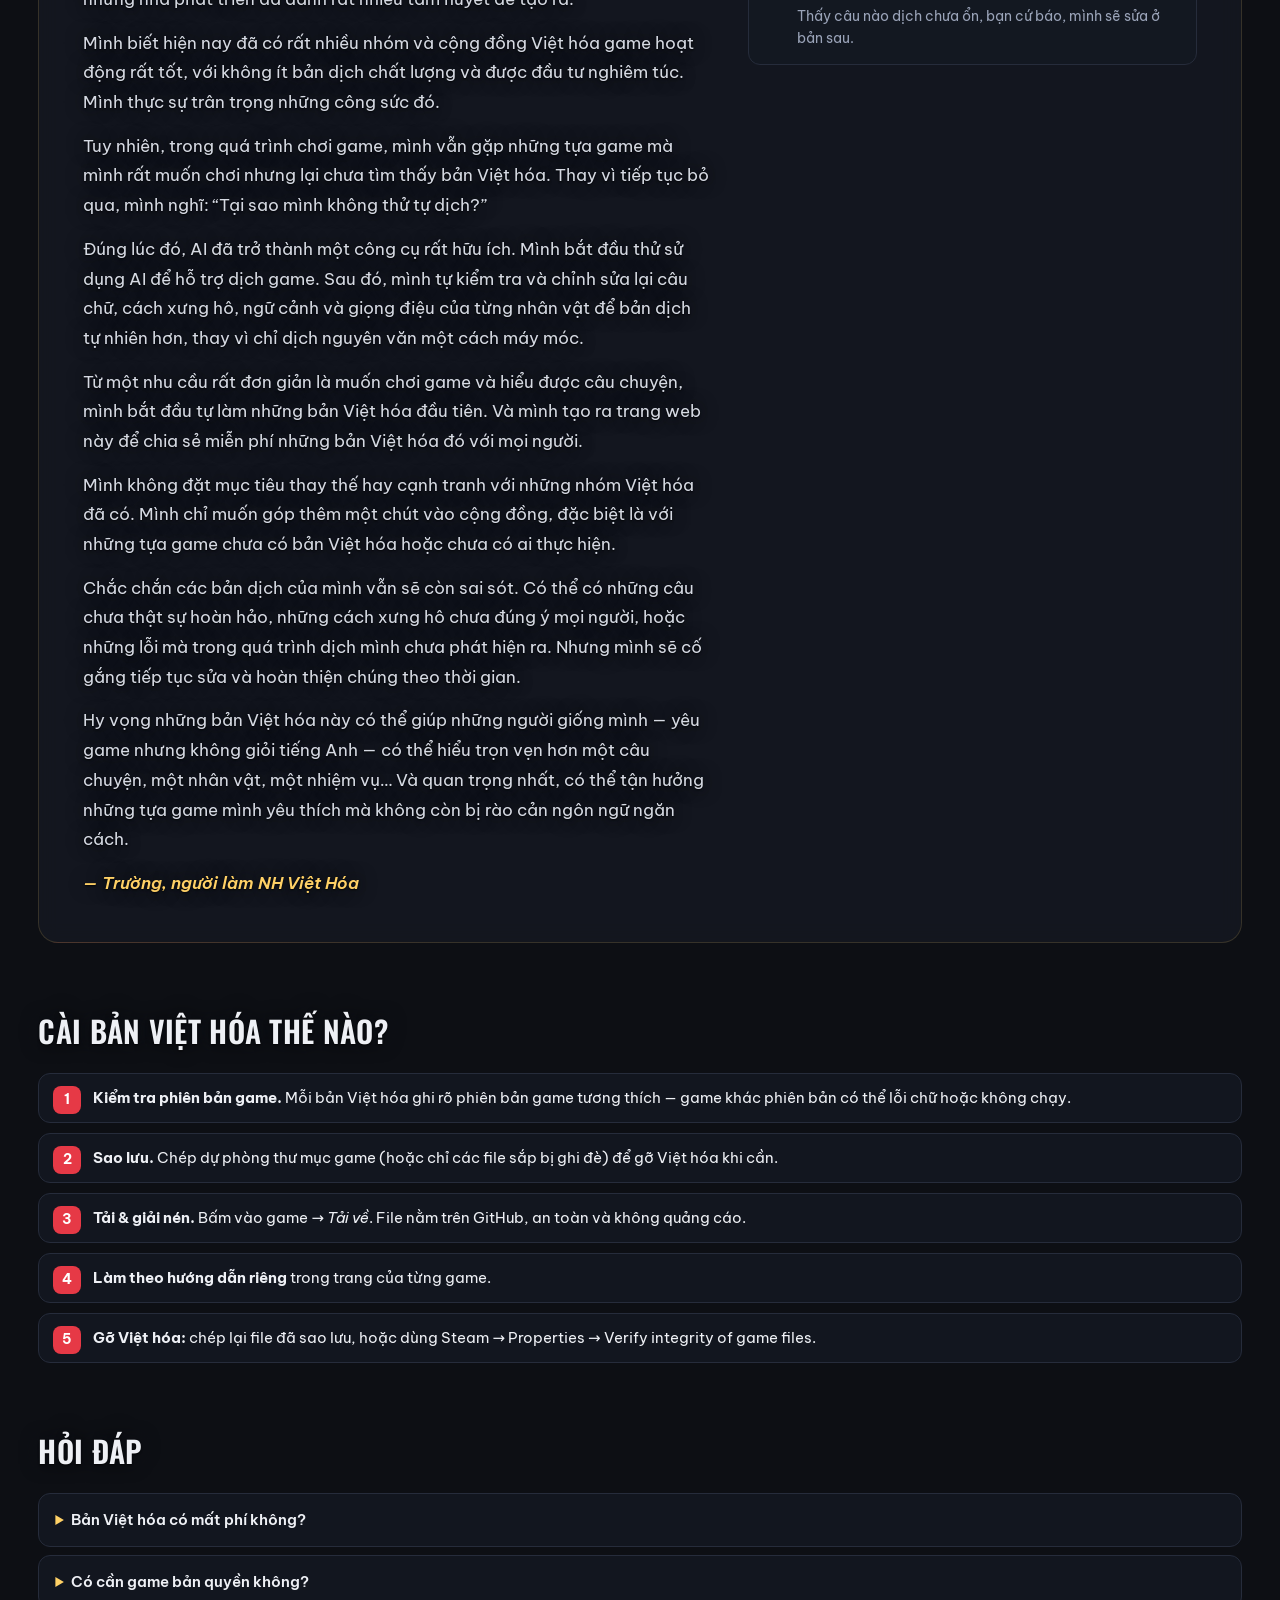
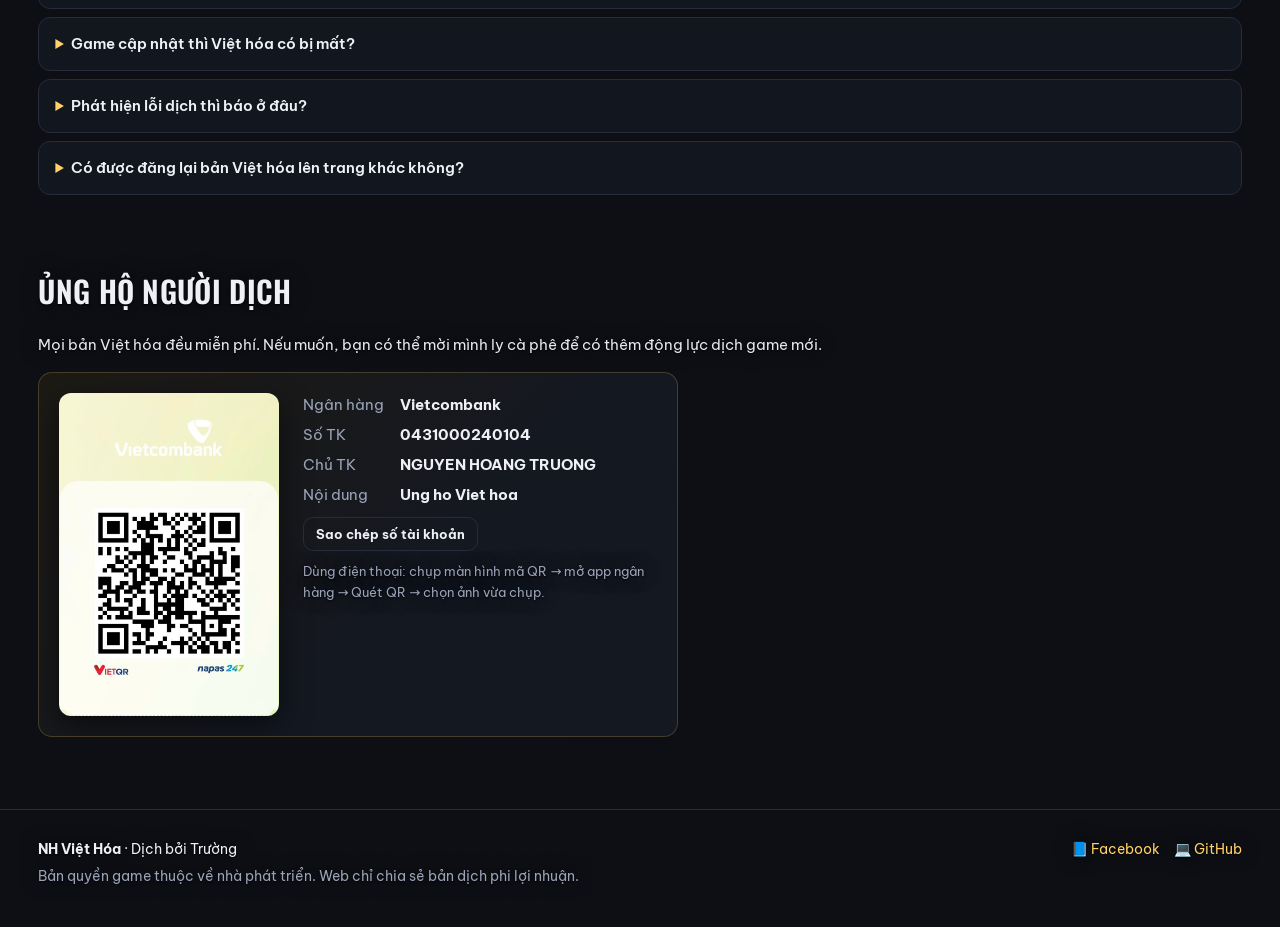
==== commit 3d584c97: "build: trang game tĩnh + sitemap" ====
--- a/index.html
+++ b/index.html
@@ -149,7 +149,7 @@
 
   <div class="toast" id="toast" role="status"></div>
 
-  <script src="games.js?v=56dd1634"></script>
+  <script src="games.js?v=295d6900"></script>
   <script src="app.js?v=404871c6"></script>
 </body>
 </html>
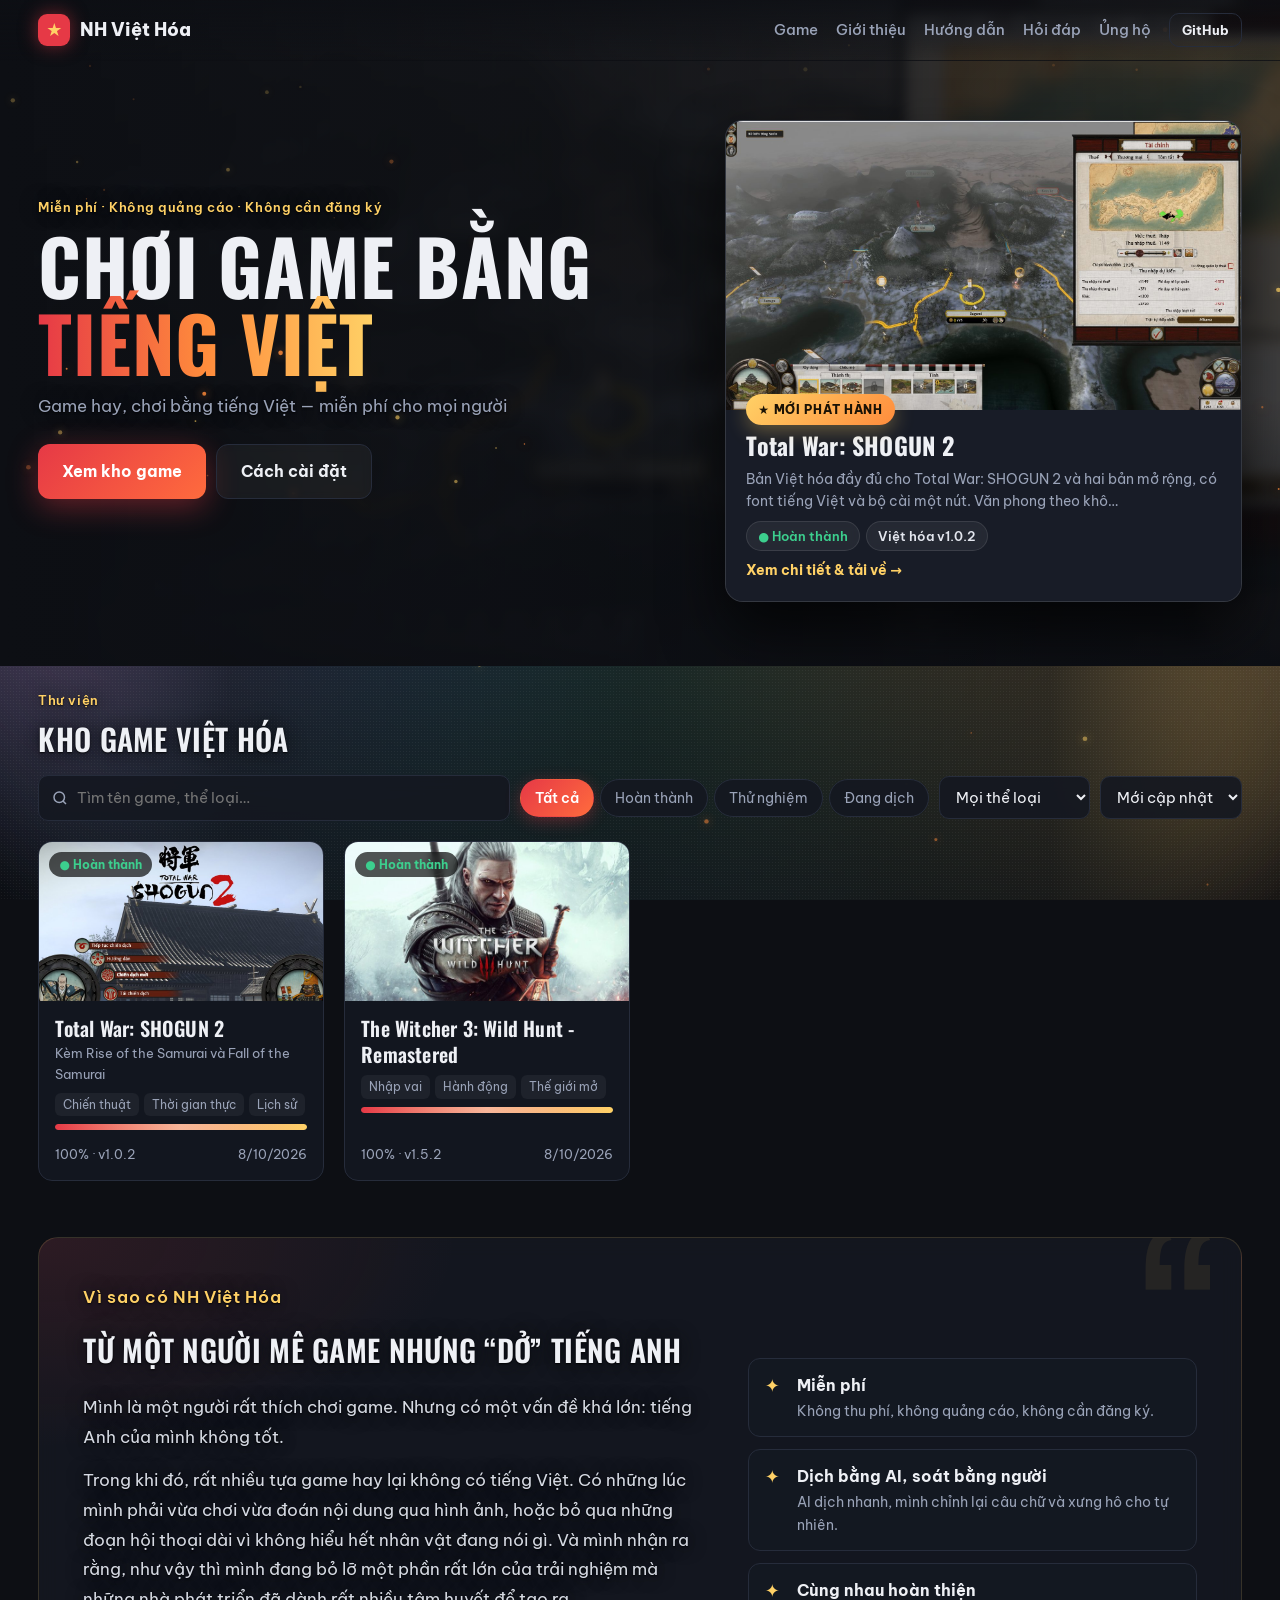
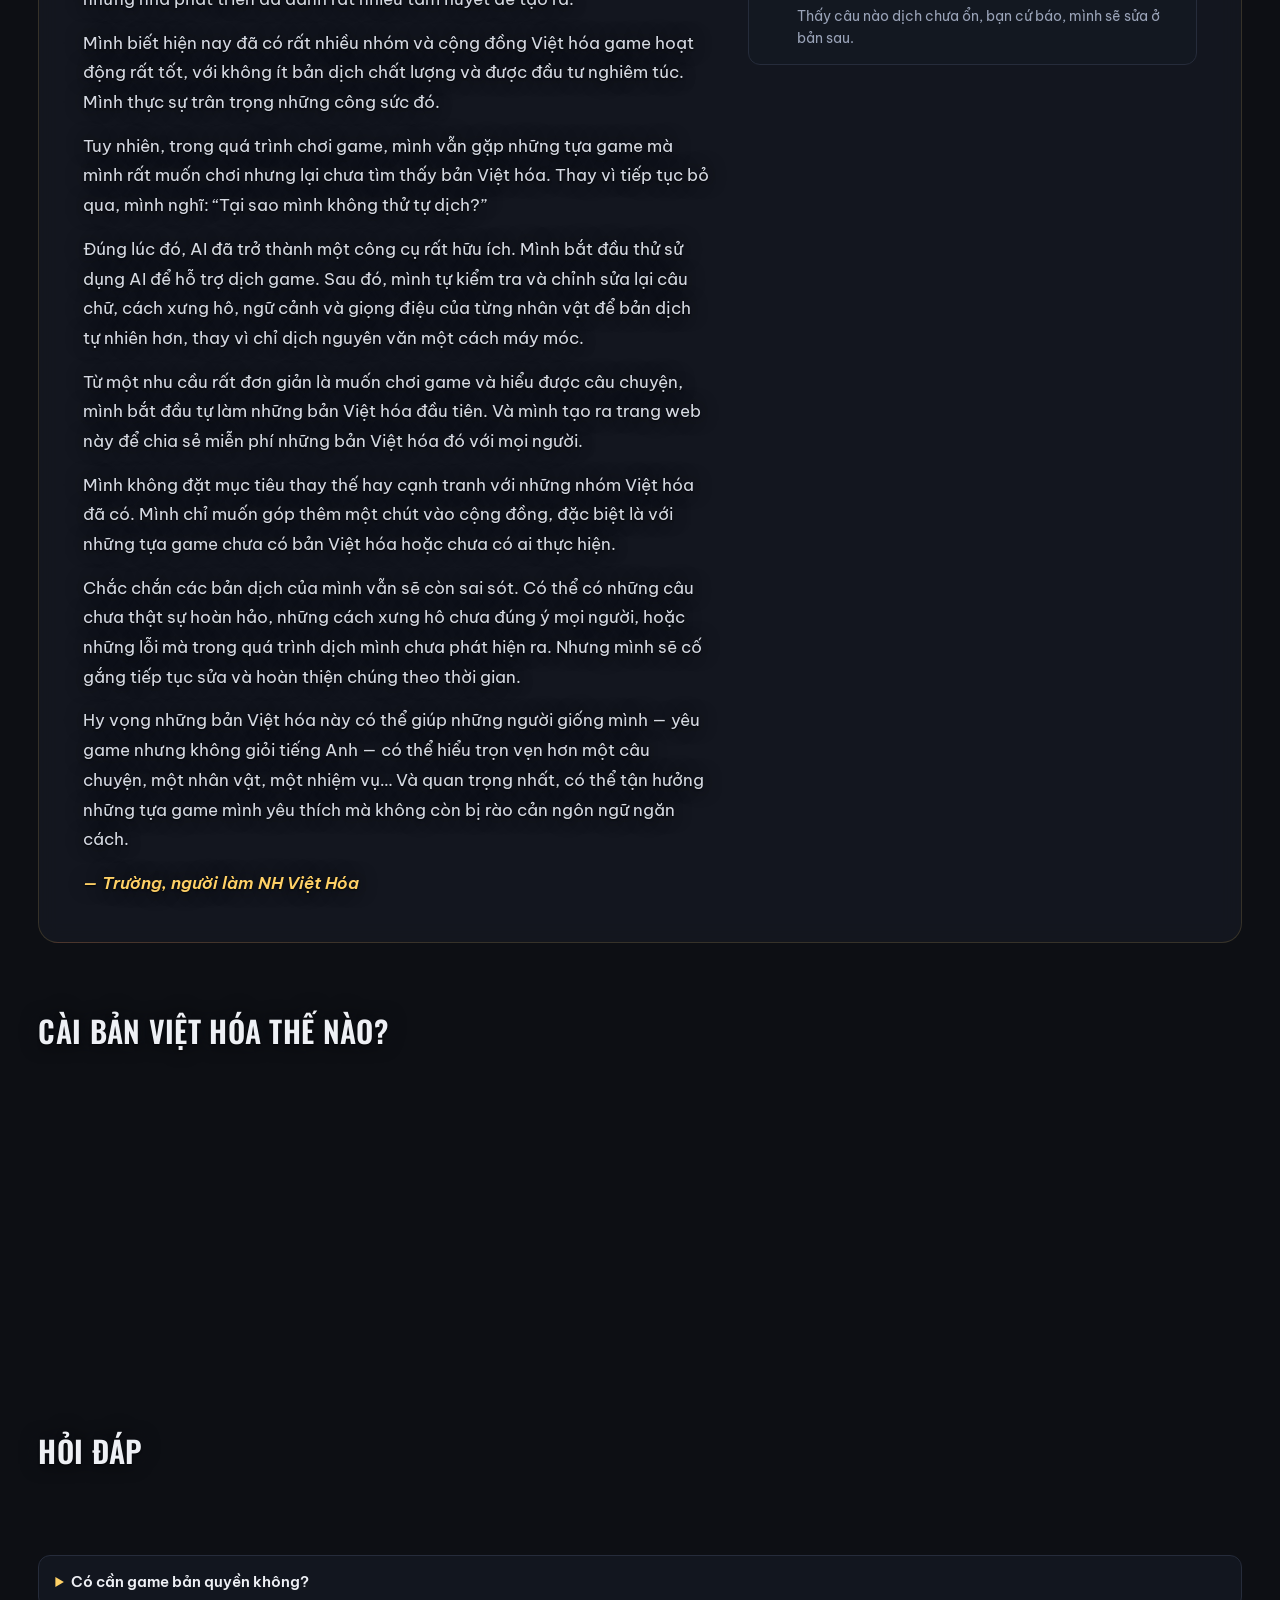
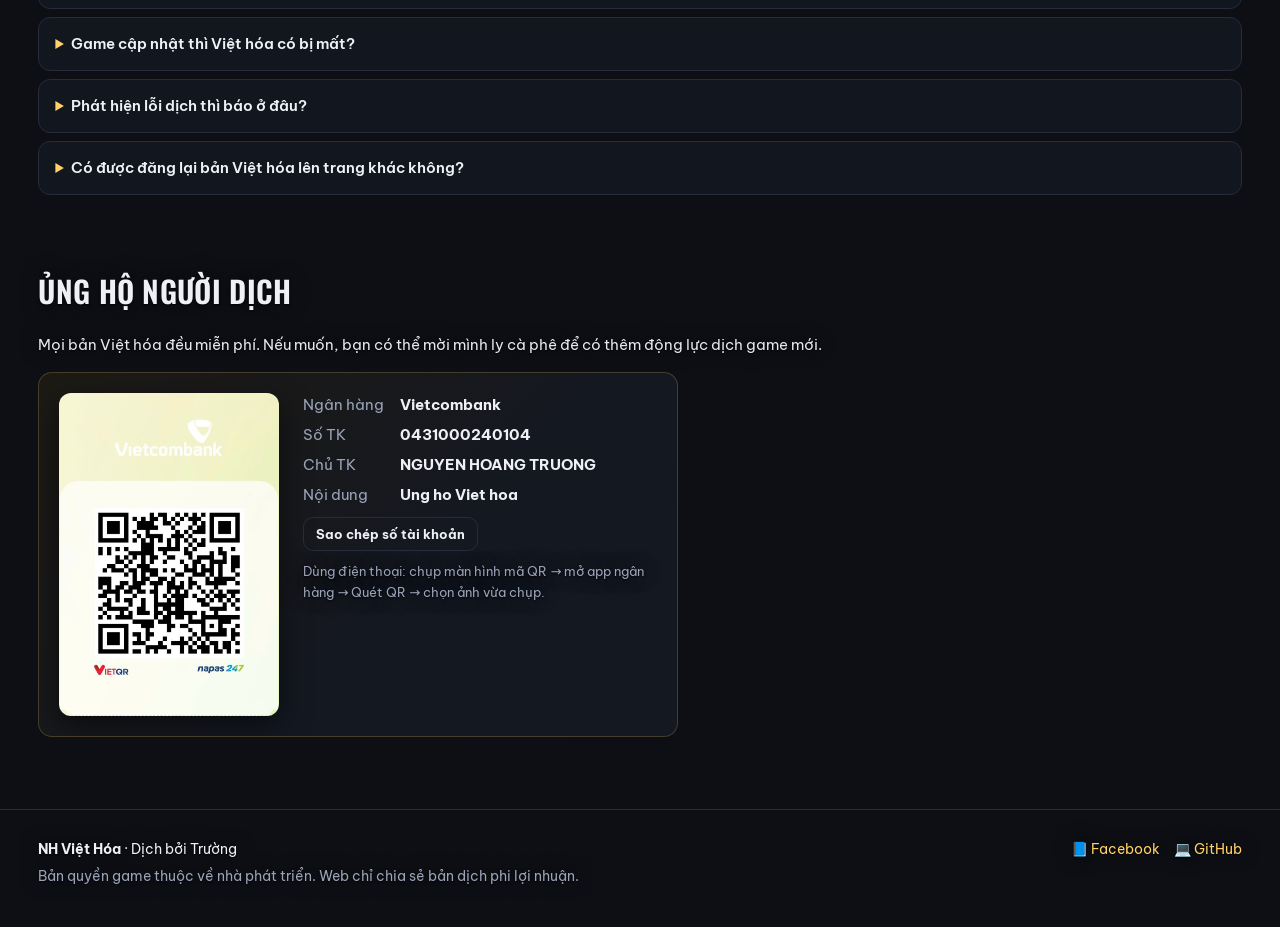
==== commit e3533f9d: "build: trang game tĩnh + sitemap" ====
--- a/index.html
+++ b/index.html
@@ -149,7 +149,7 @@
 
   <div class="toast" id="toast" role="status"></div>
 
-  <script src="games.js?v=295d6900"></script>
+  <script src="games.js?v=2a87a15c"></script>
   <script src="app.js?v=404871c6"></script>
 </body>
 </html>
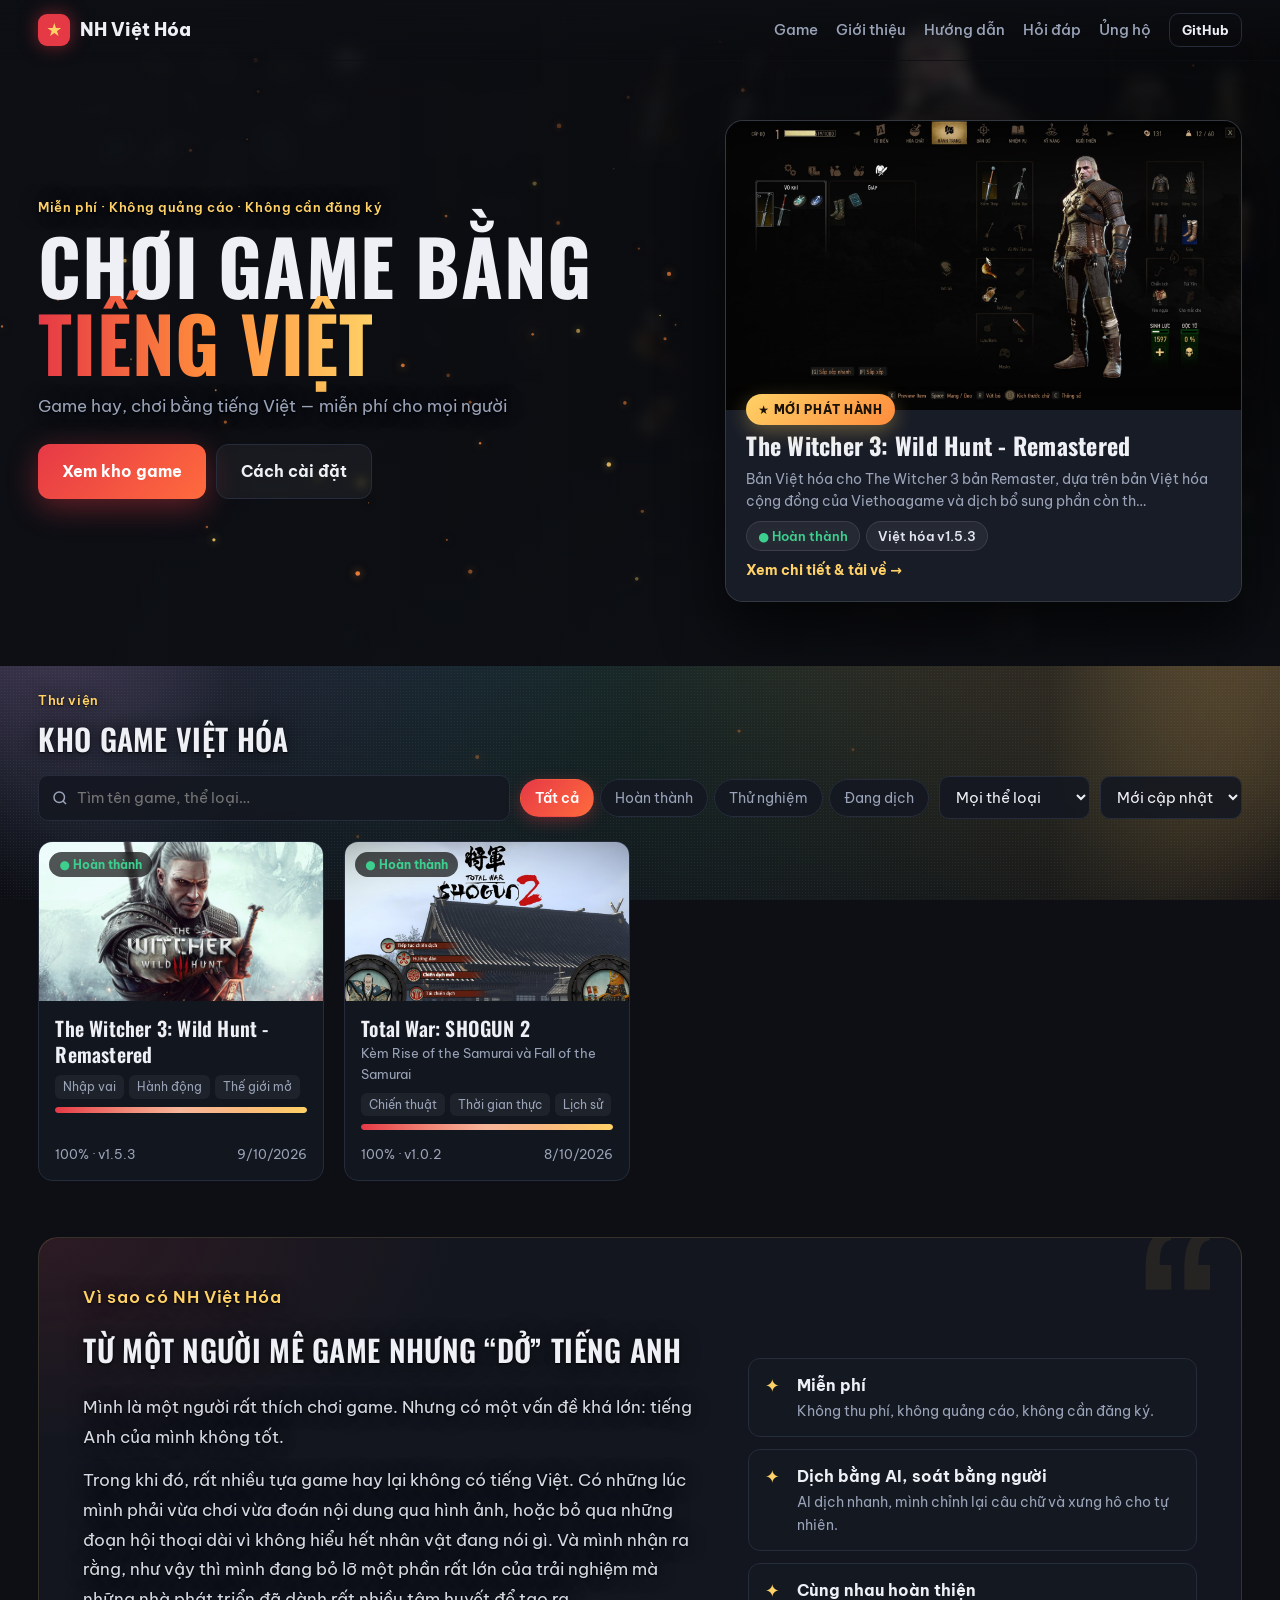
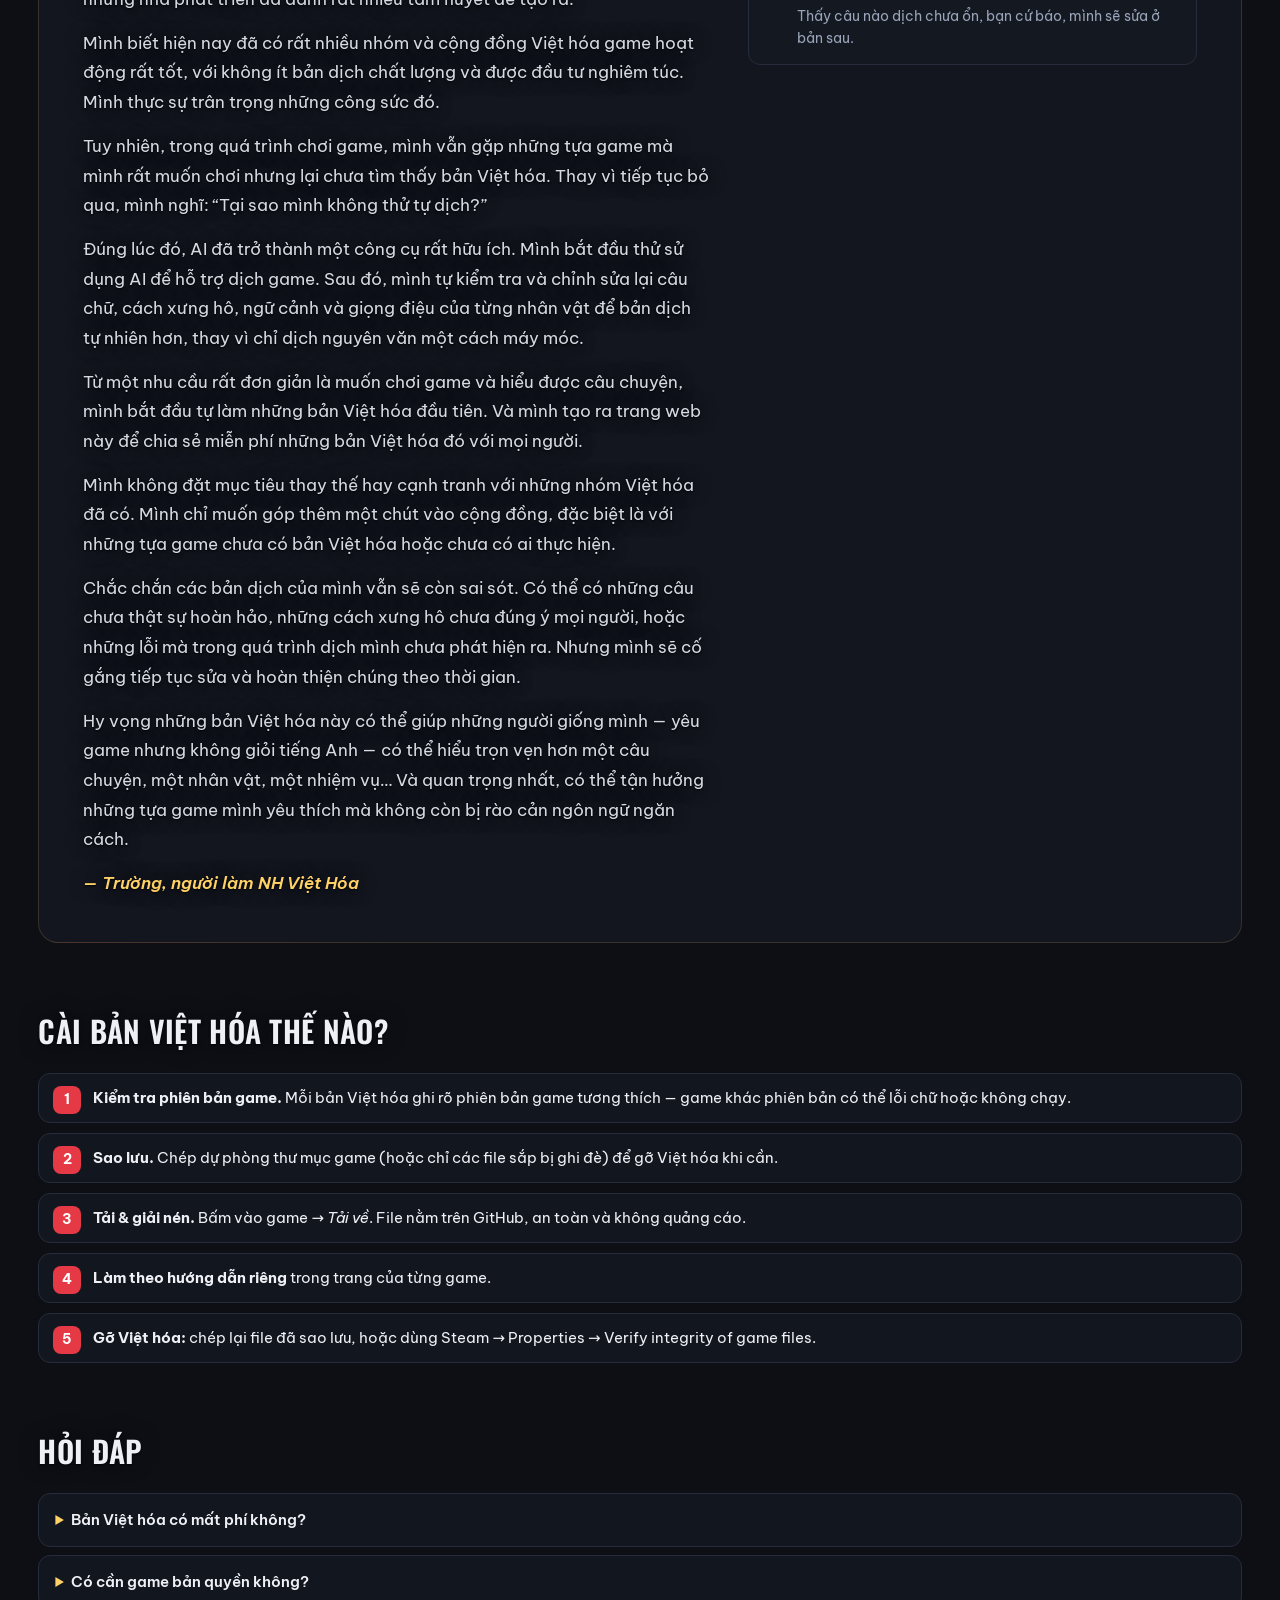
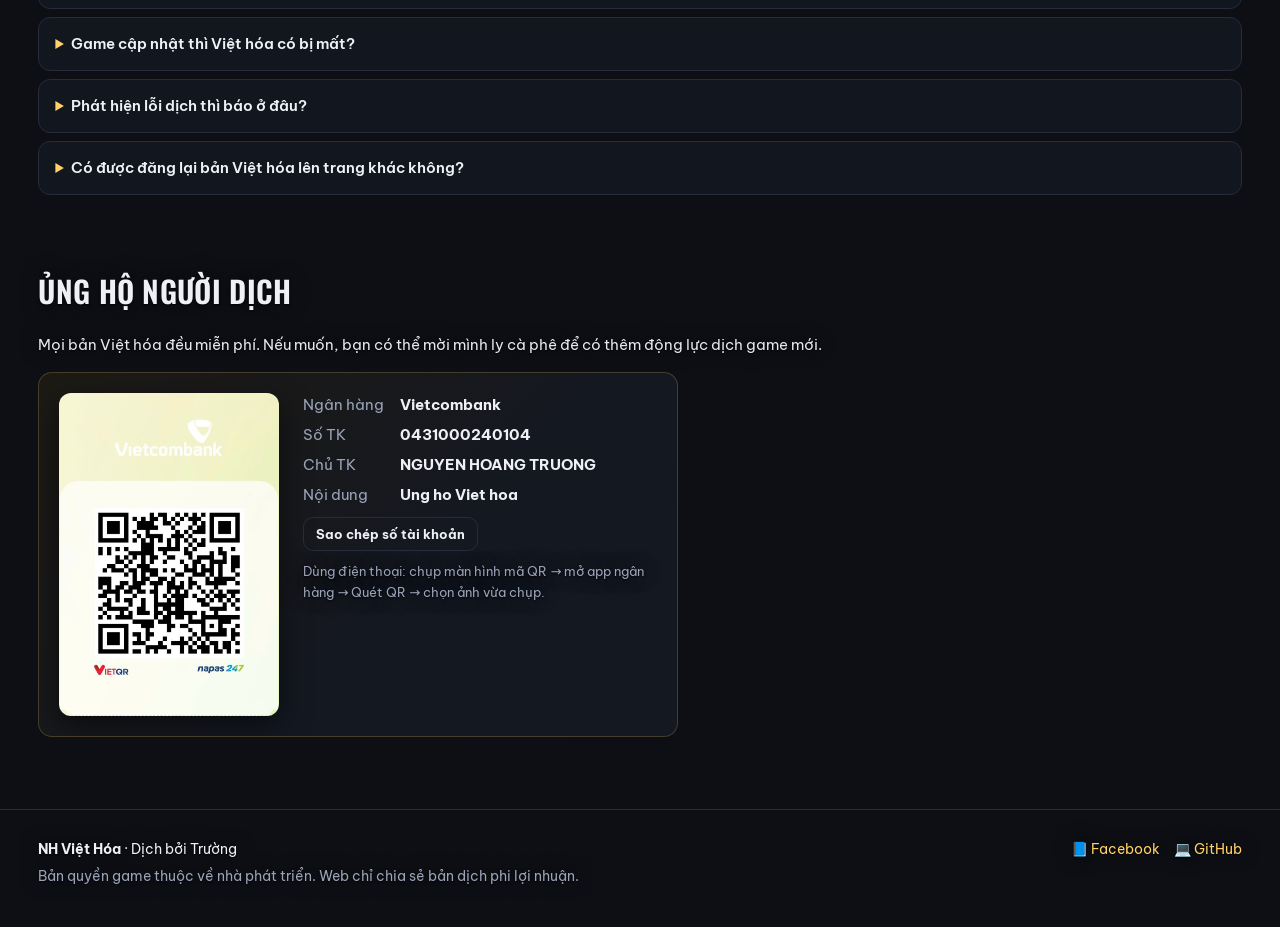
==== commit 367f4726: "build: trang game tĩnh + sitemap" ====
--- a/index.html
+++ b/index.html
@@ -149,7 +149,7 @@
 
   <div class="toast" id="toast" role="status"></div>
 
-  <script src="games.js?v=2a87a15c"></script>
+  <script src="games.js?v=184045ca"></script>
   <script src="app.js?v=404871c6"></script>
 </body>
 </html>
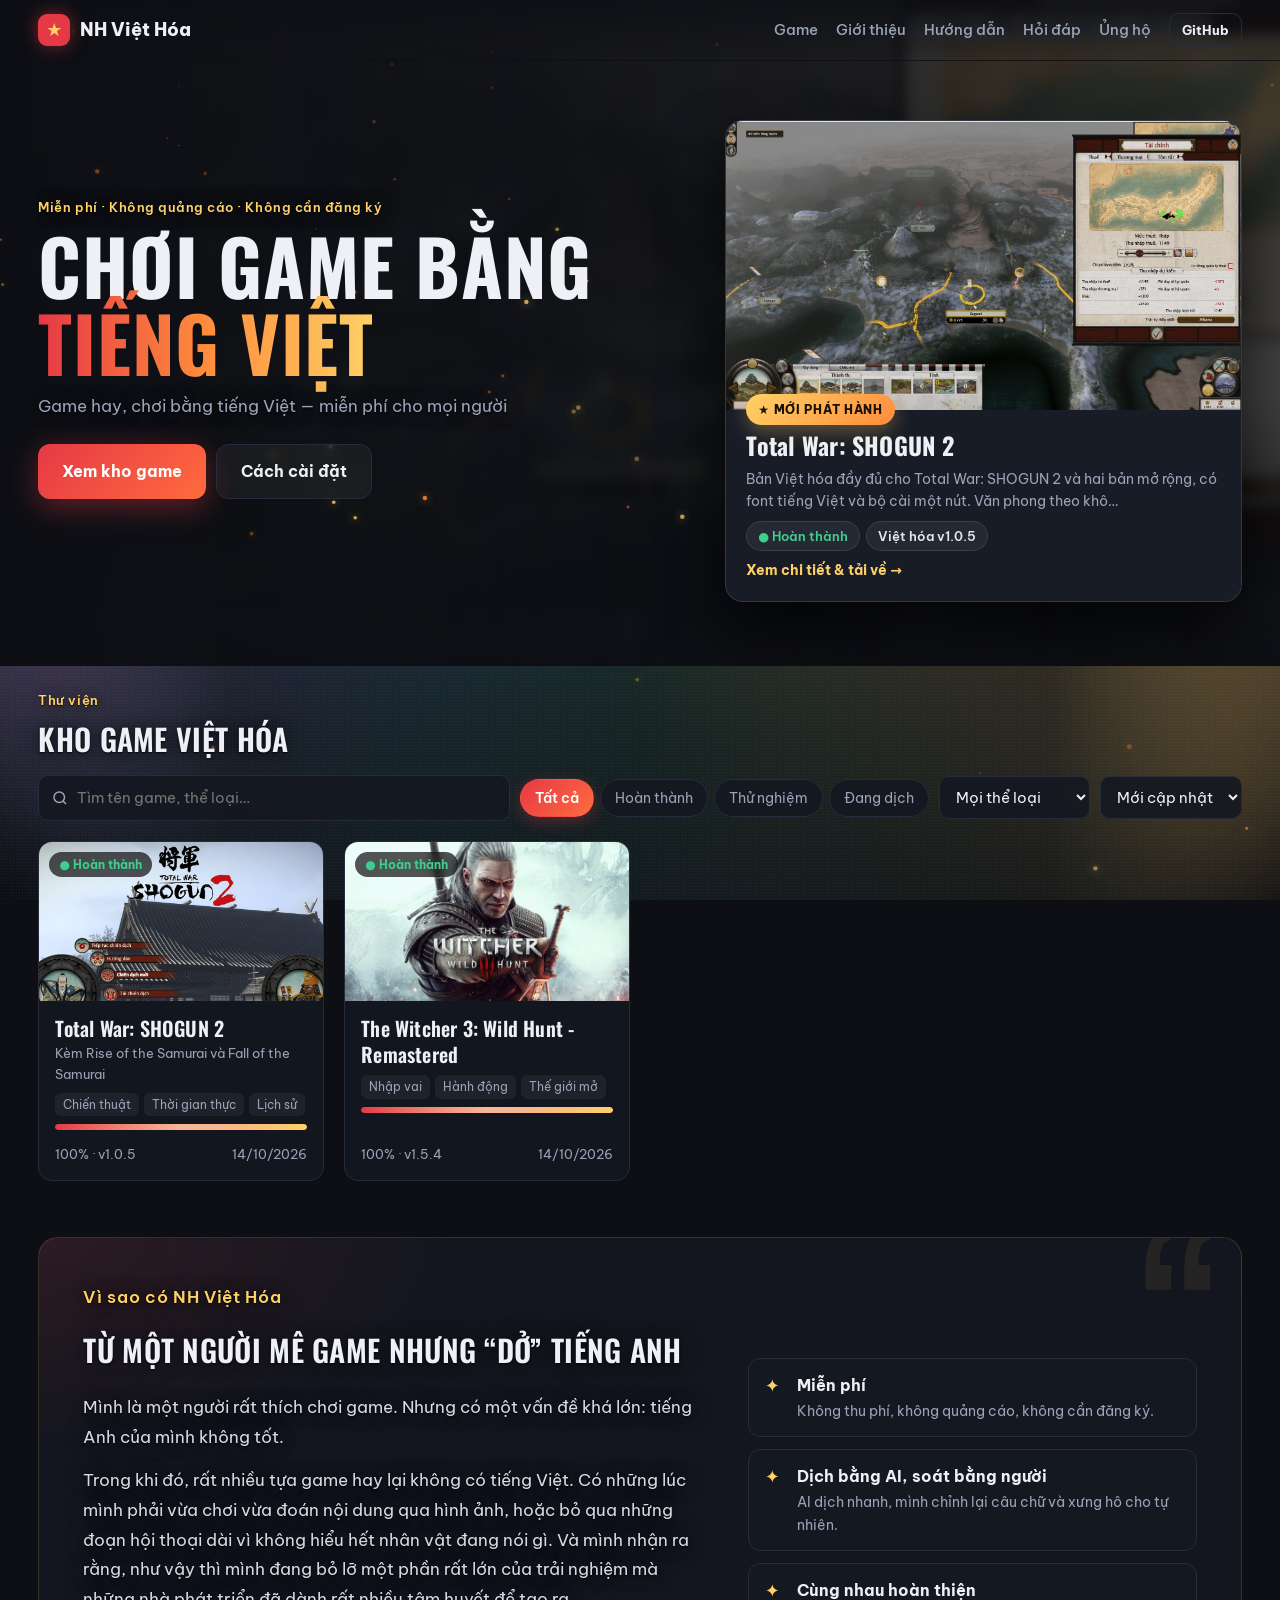
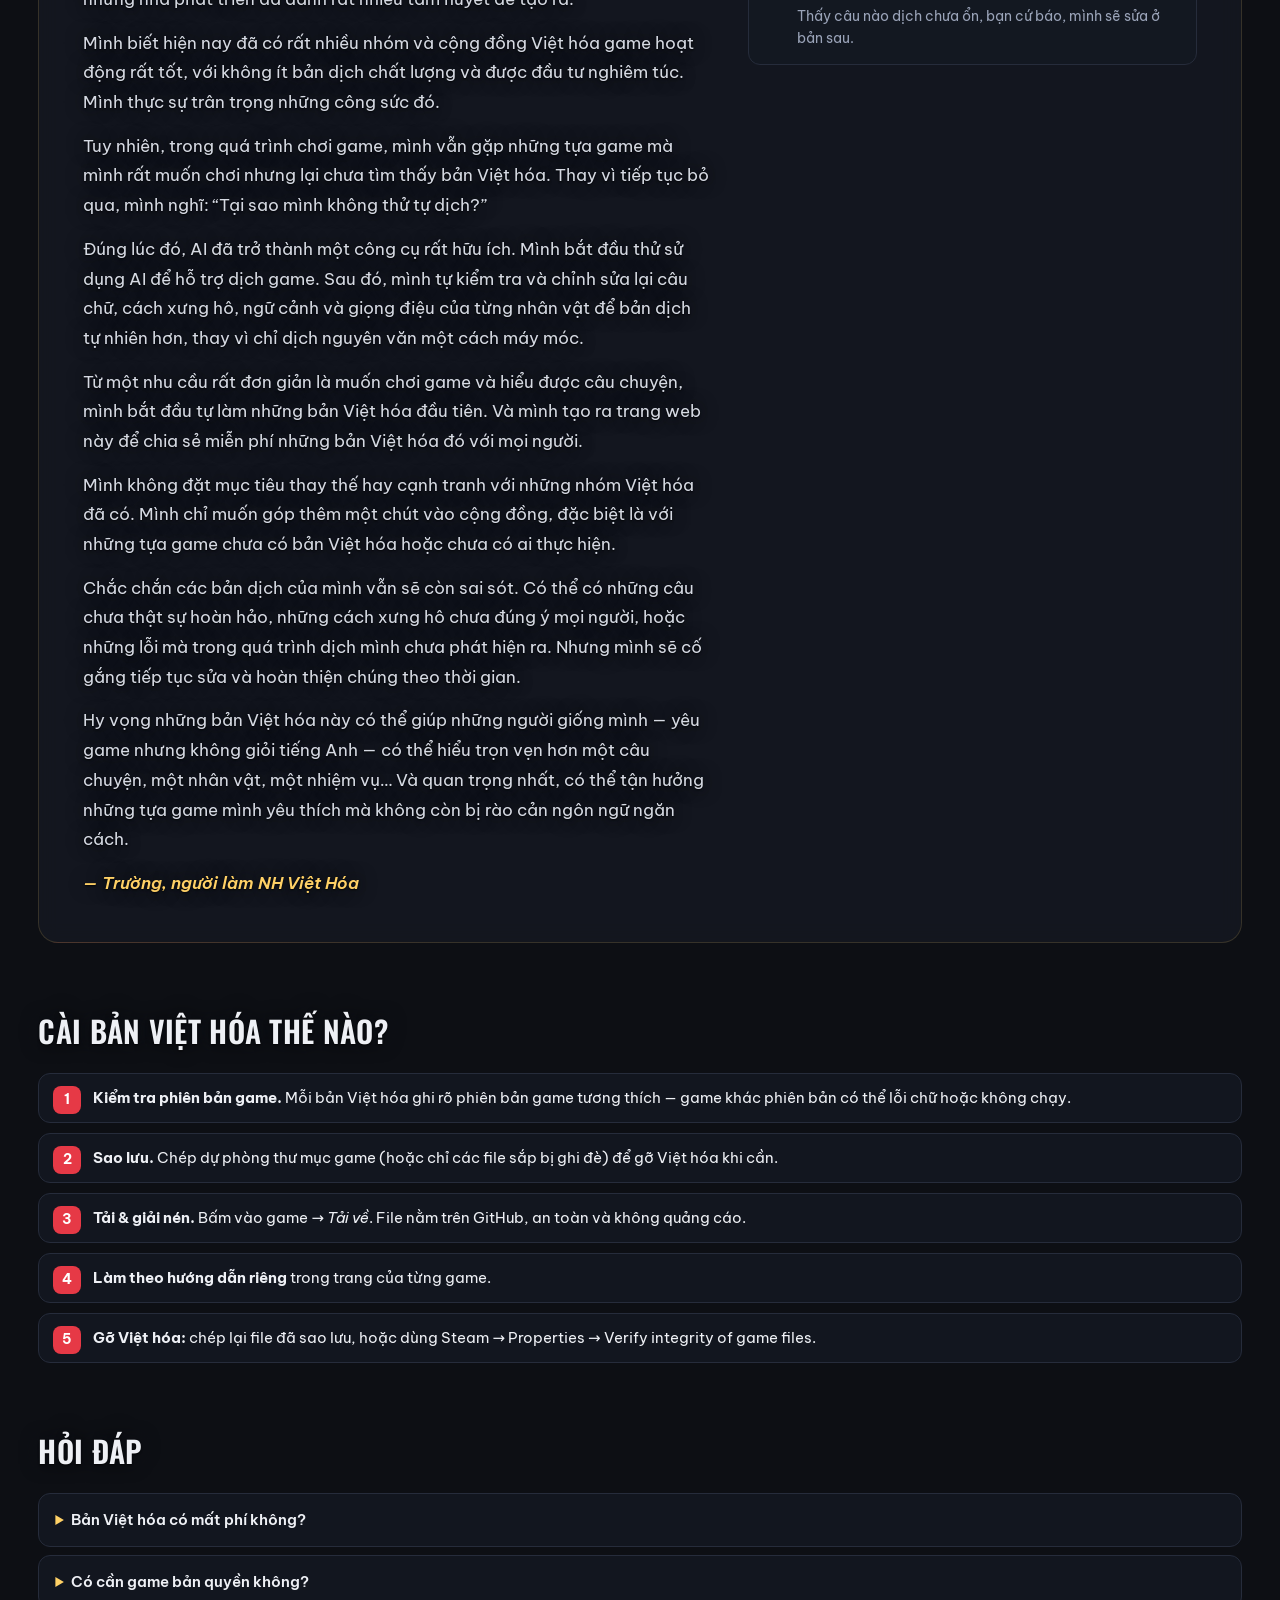
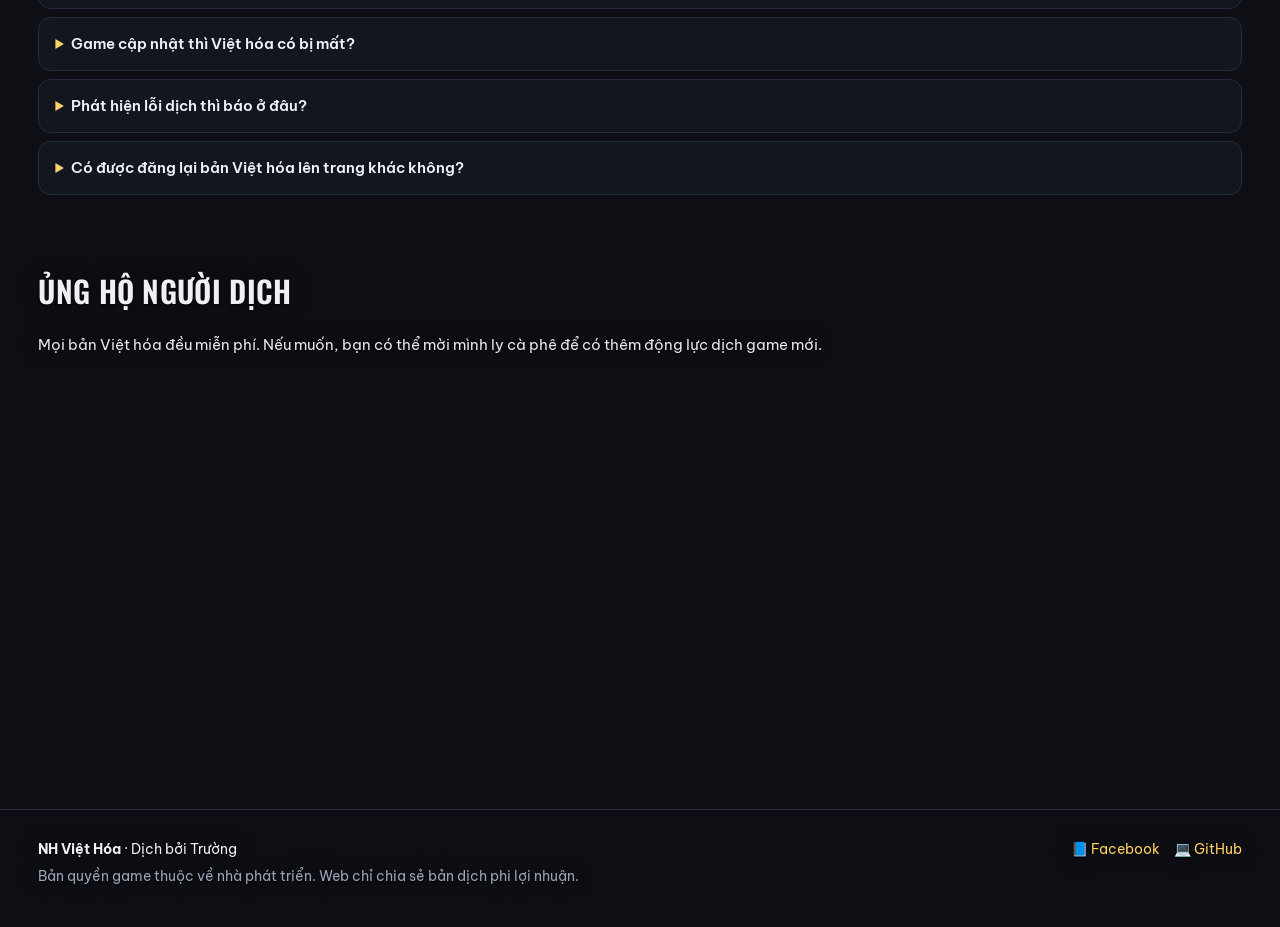
==== commit d24e3575: "build: trang game tĩnh + sitemap" ====
--- a/index.html
+++ b/index.html
@@ -149,7 +149,7 @@
 
   <div class="toast" id="toast" role="status"></div>
 
-  <script src="games.js?v=184045ca"></script>
+  <script src="games.js?v=dcec011a"></script>
   <script src="app.js?v=404871c6"></script>
 </body>
 </html>
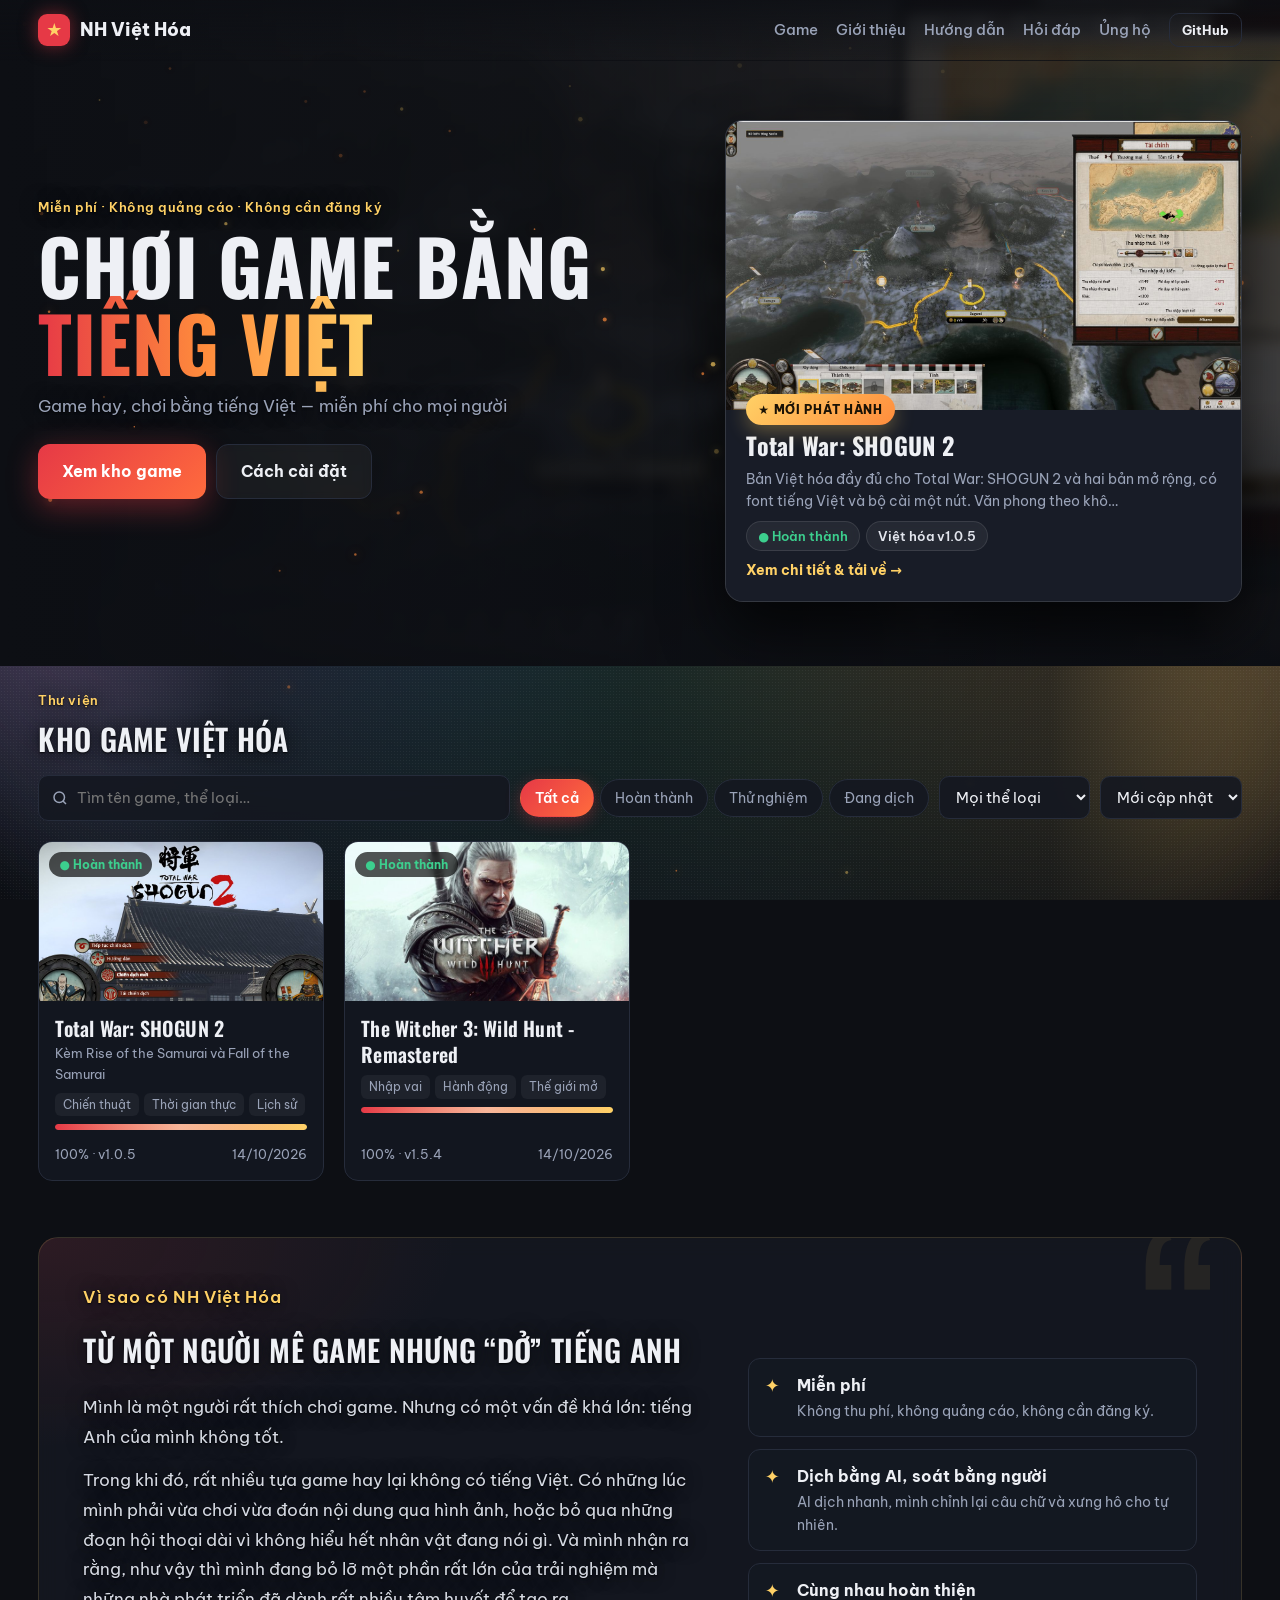
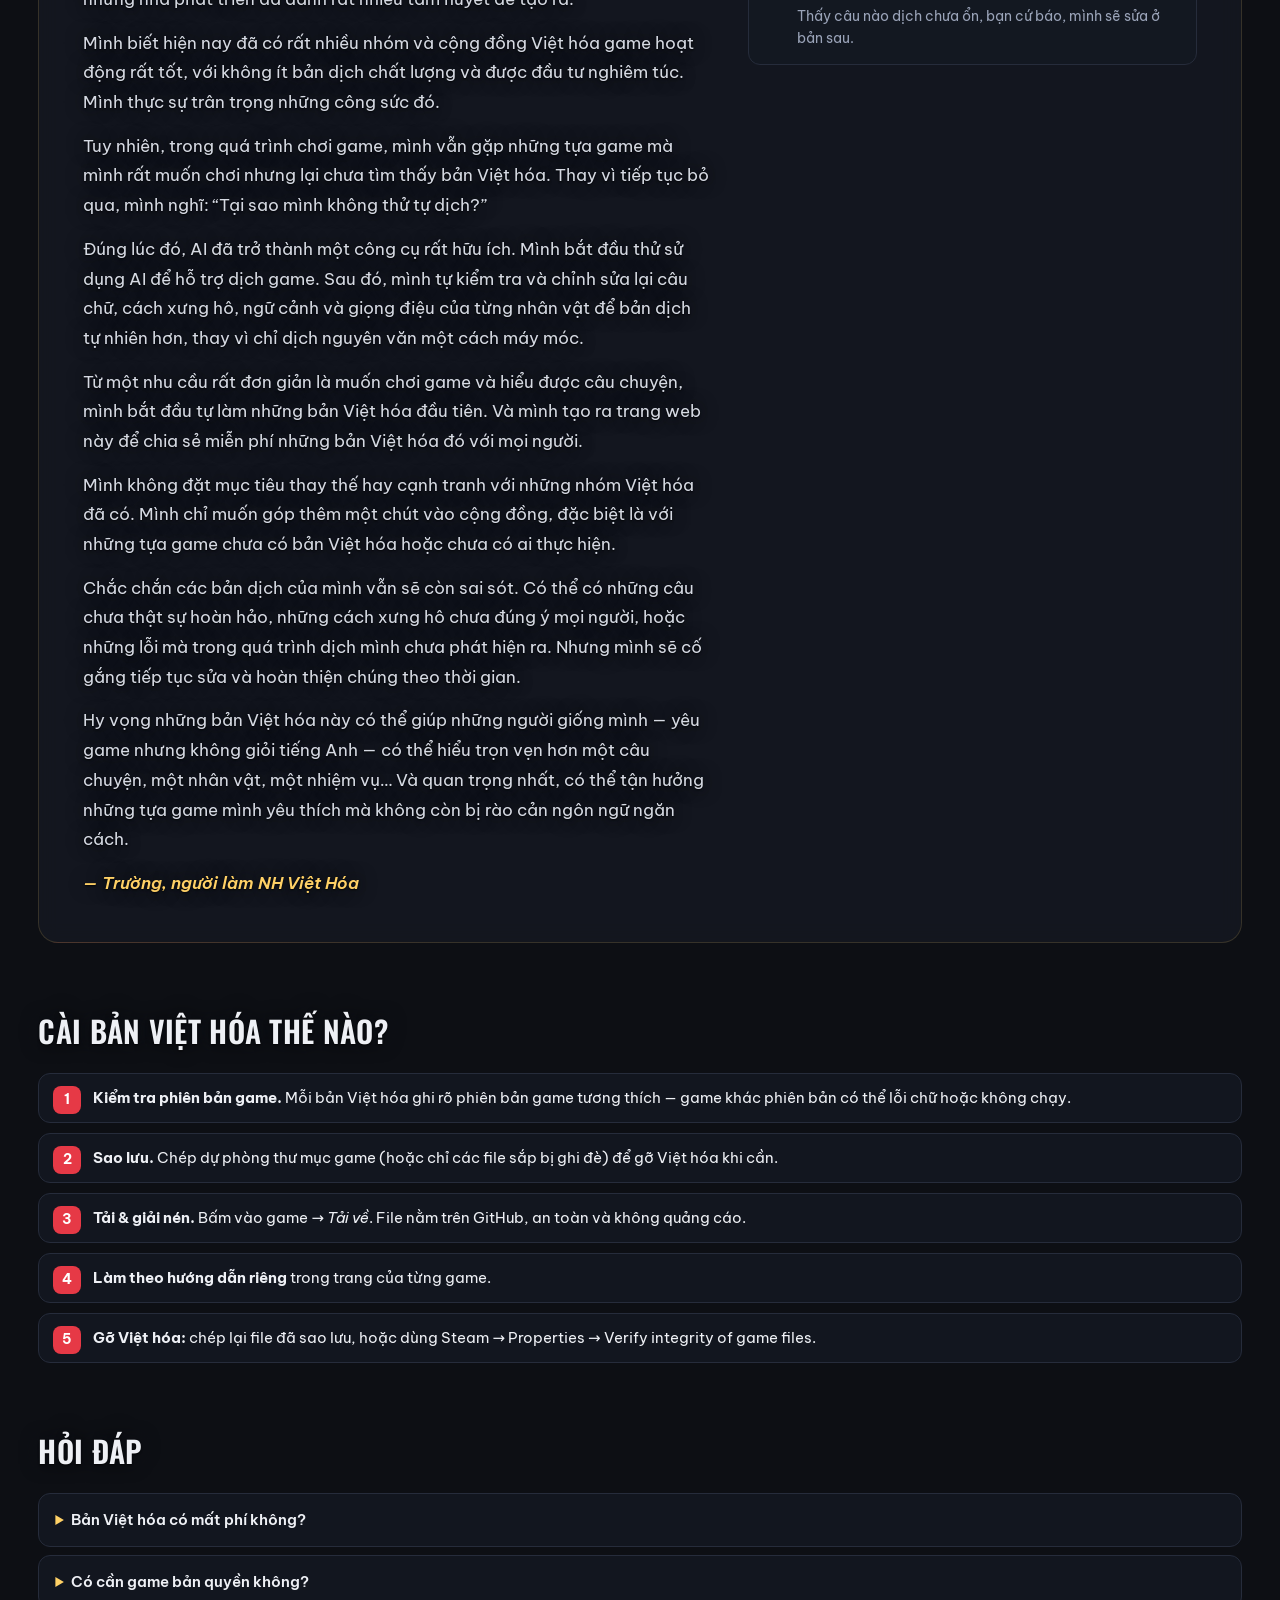
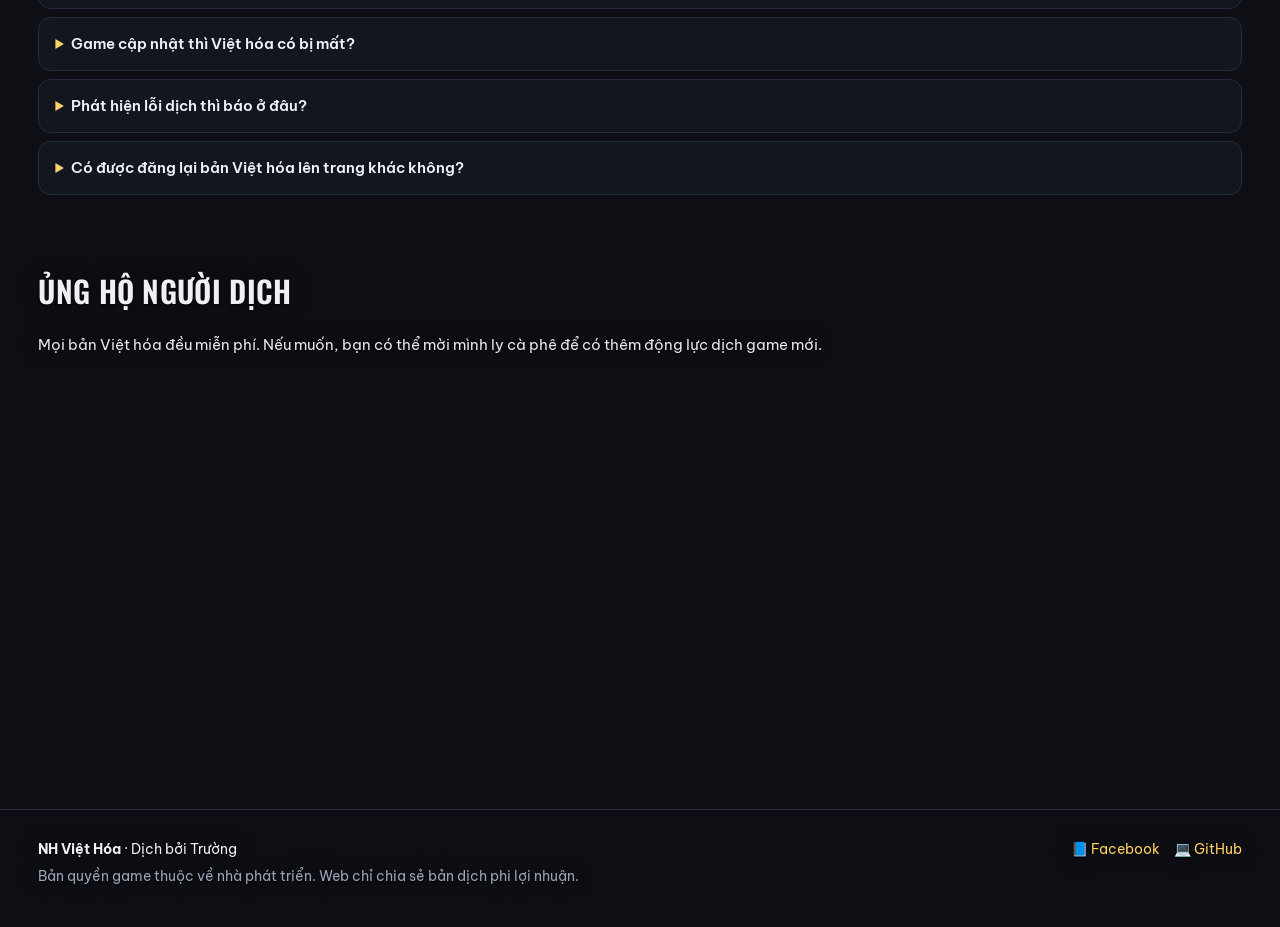
==== commit 4319567a: "build: trang game tĩnh + sitemap" ====
--- a/index.html
+++ b/index.html
@@ -150,6 +150,6 @@
   <div class="toast" id="toast" role="status"></div>
 
   <script src="games.js?v=dcec011a"></script>
-  <script src="app.js?v=404871c6"></script>
+  <script src="app.js?v=88312386"></script>
 </body>
 </html>
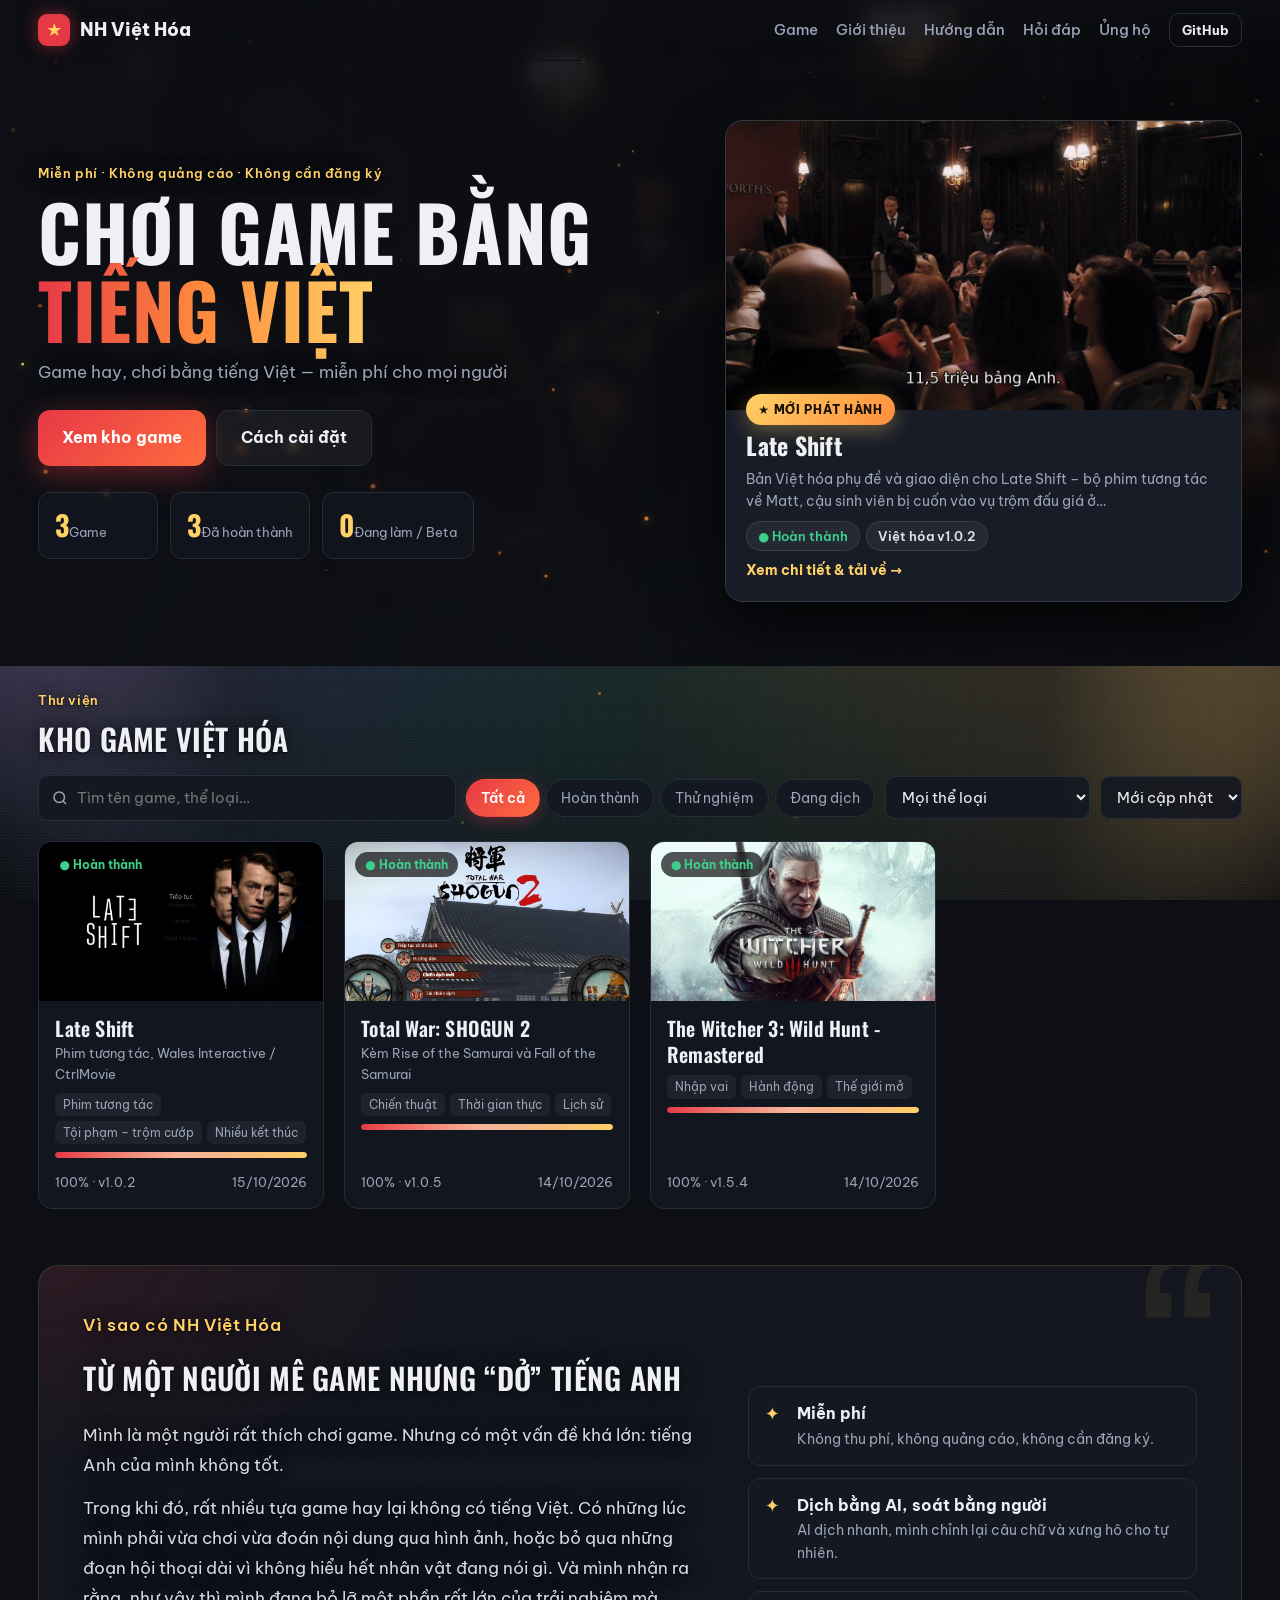
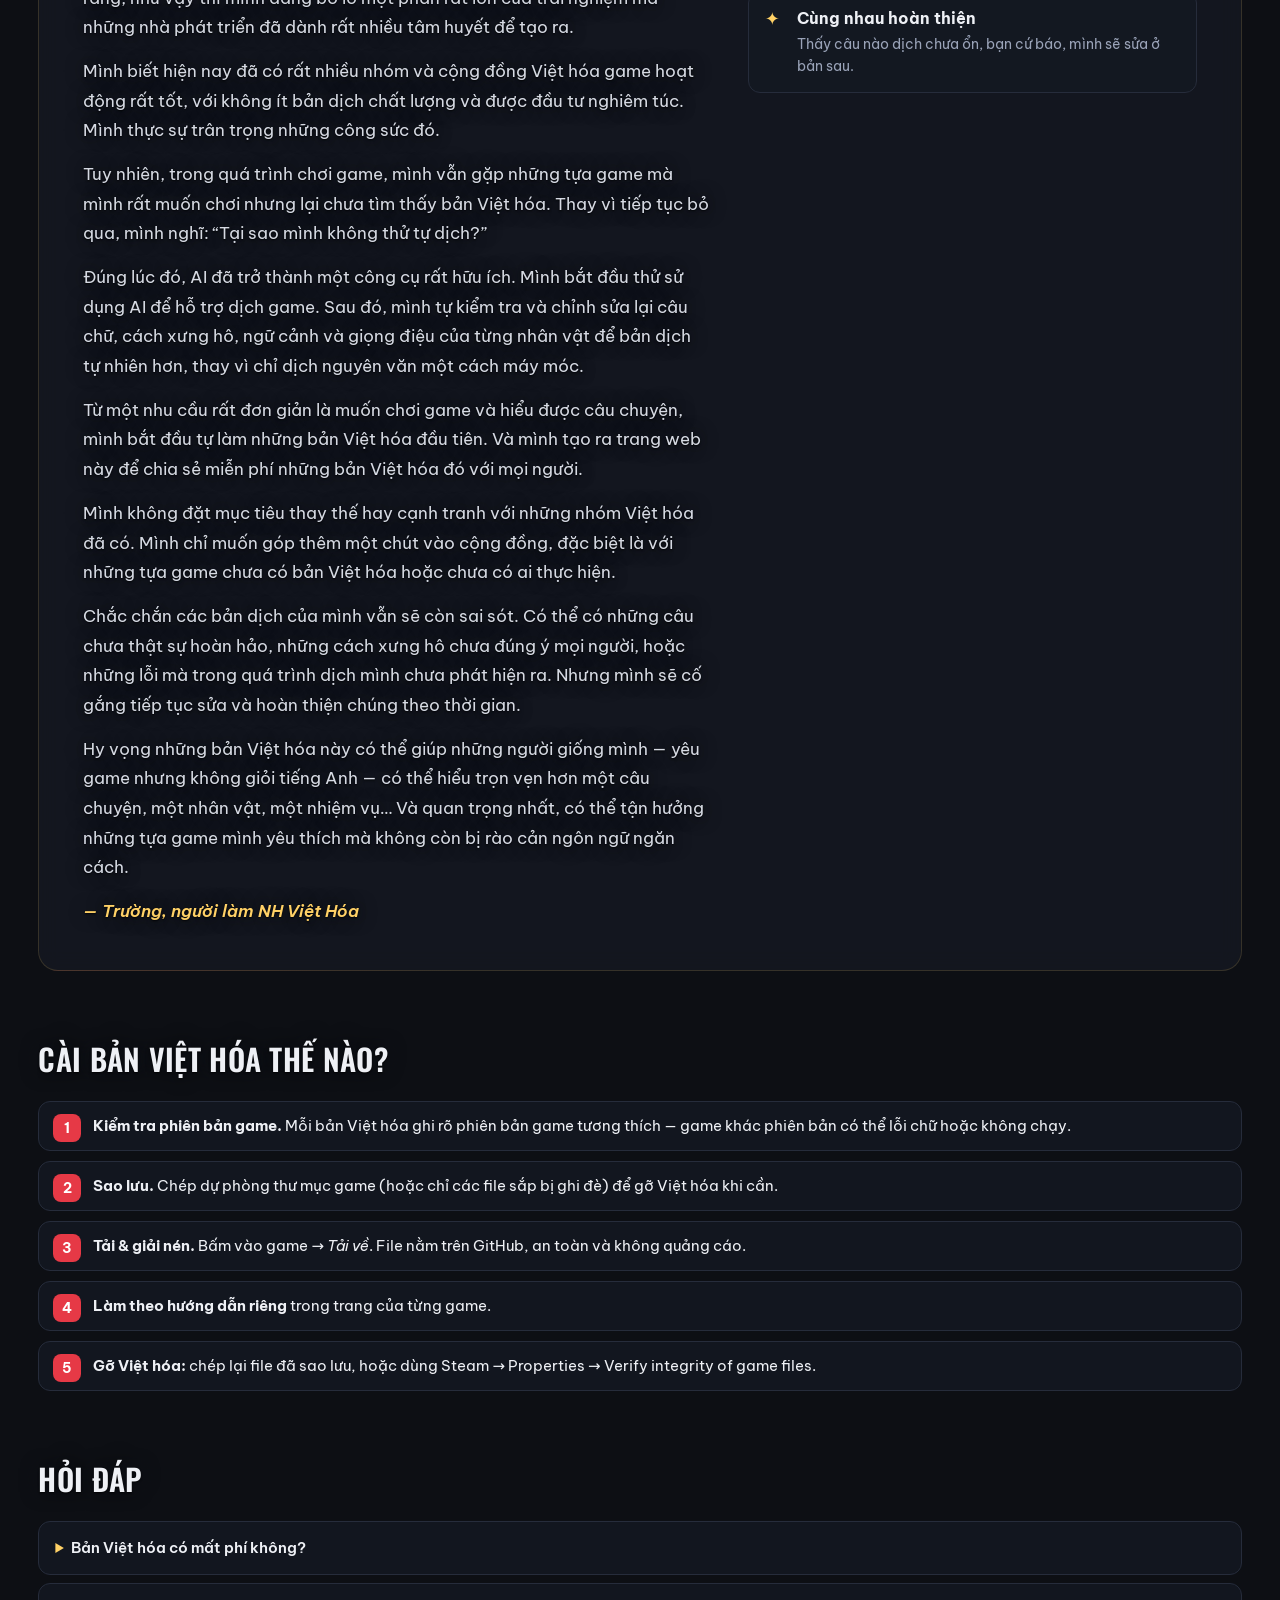
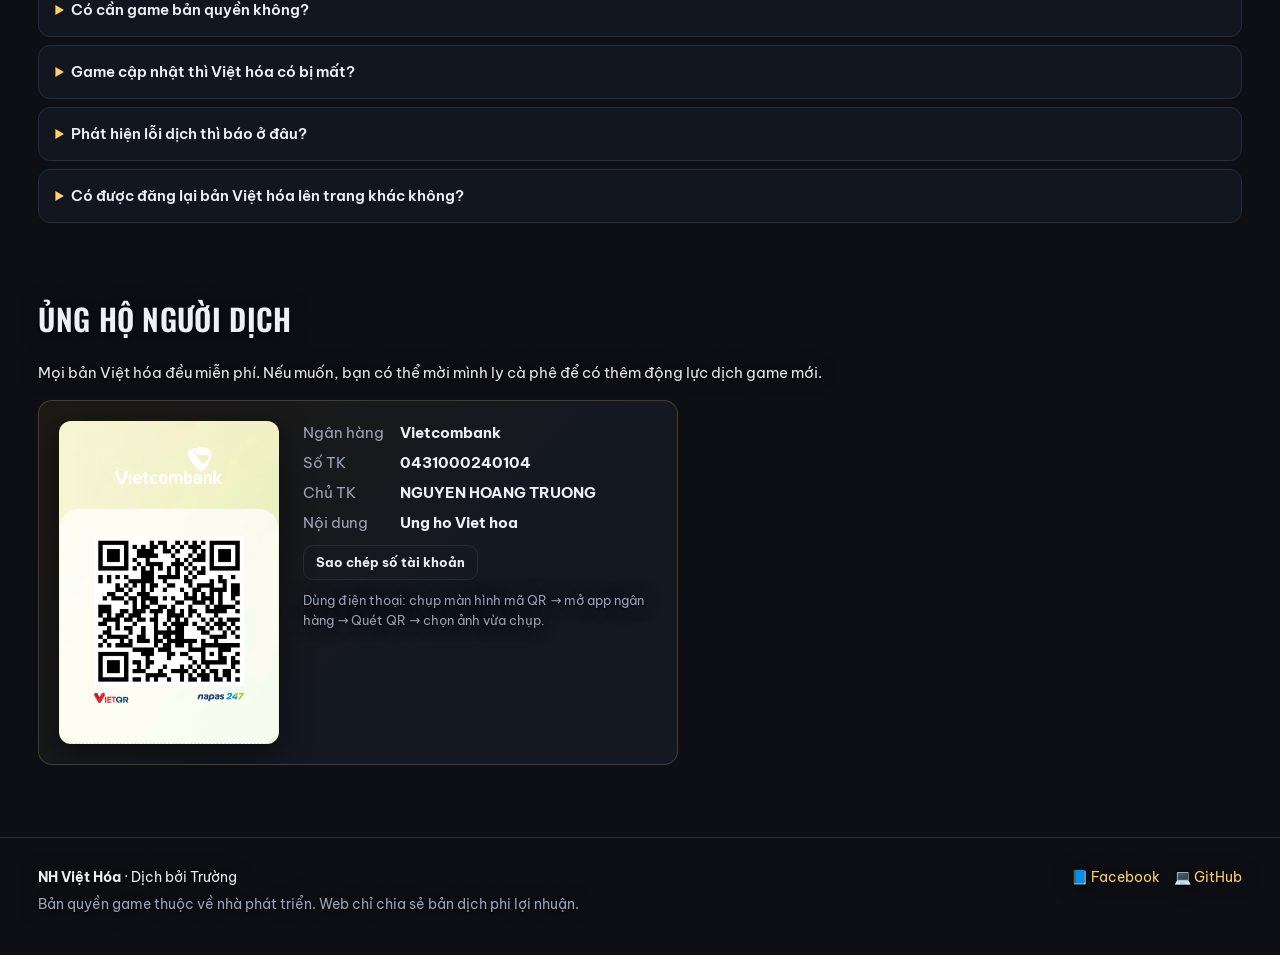
==== commit 23c92d9f: "build: trang game tĩnh + sitemap" ====
--- a/index.html
+++ b/index.html
@@ -149,7 +149,7 @@
 
   <div class="toast" id="toast" role="status"></div>
 
-  <script src="games.js?v=dcec011a"></script>
+  <script src="games.js?v=33efb345"></script>
   <script src="app.js?v=88312386"></script>
 </body>
 </html>
